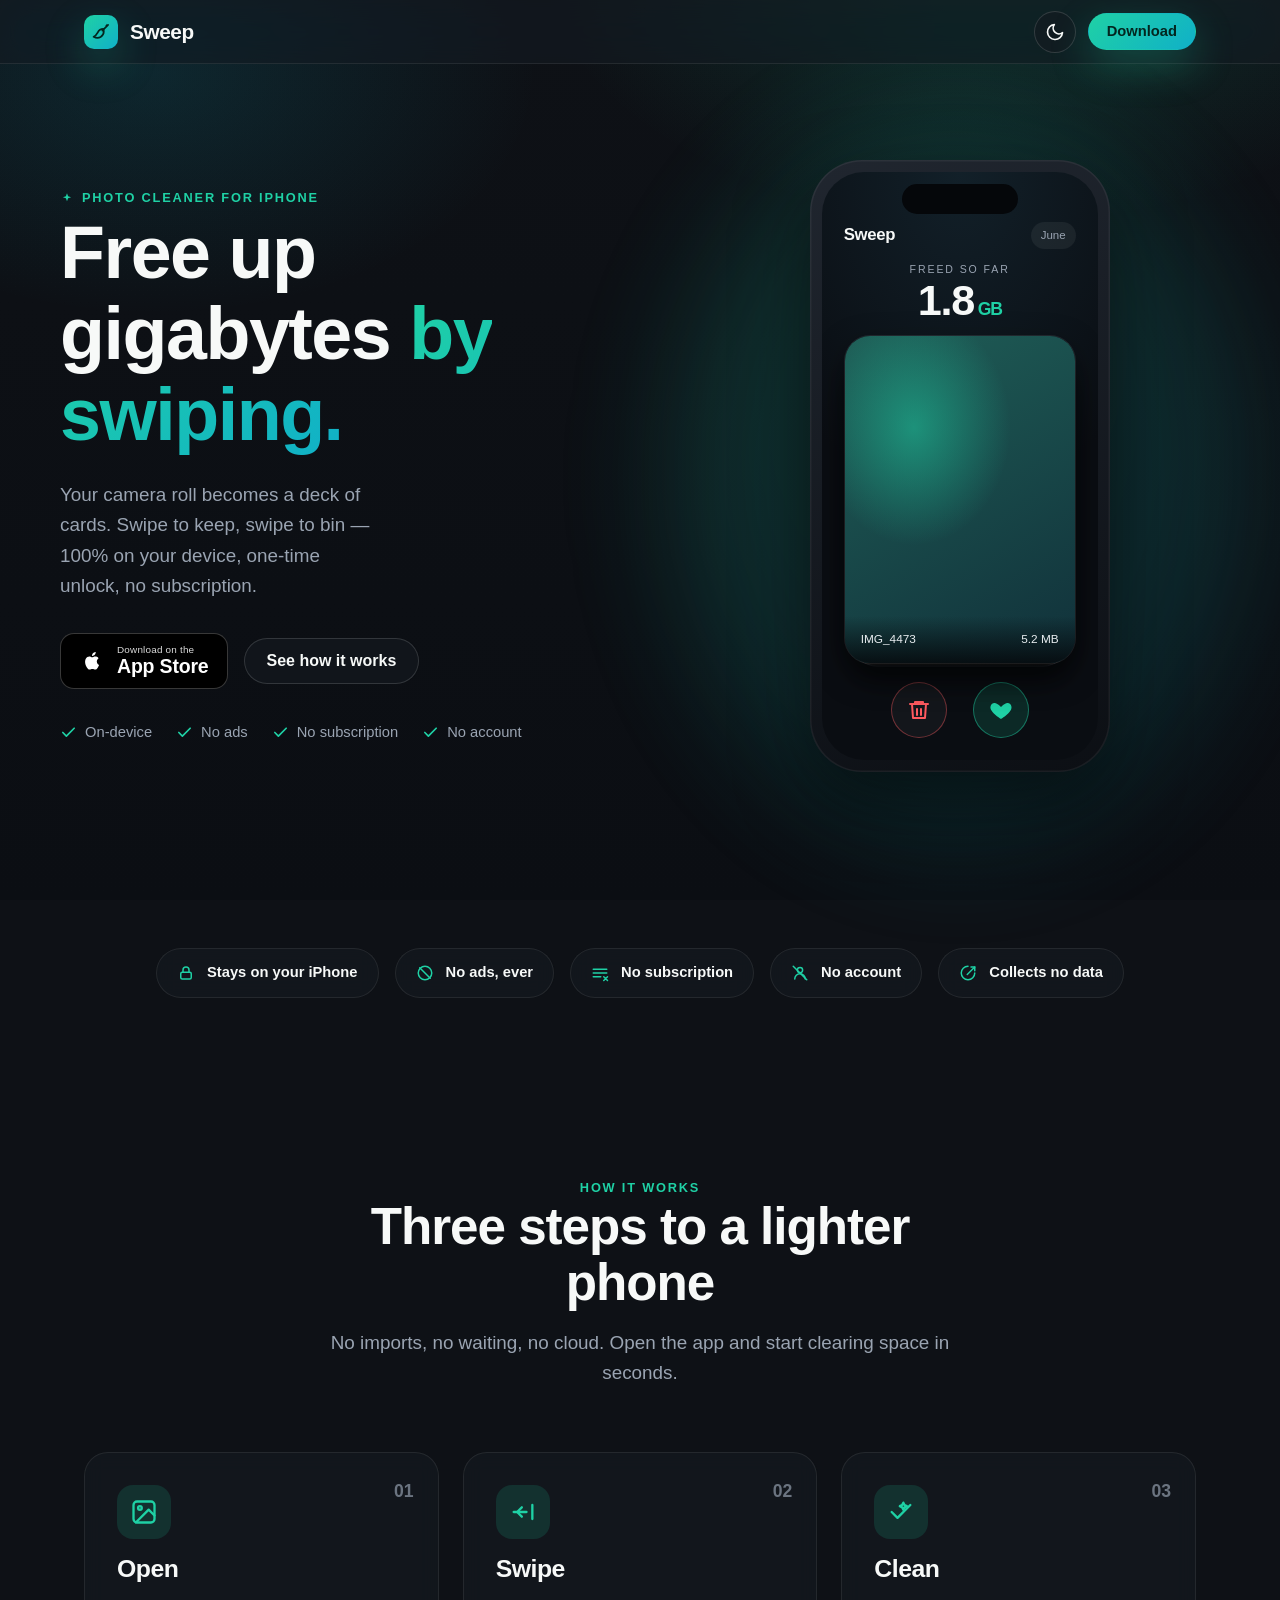
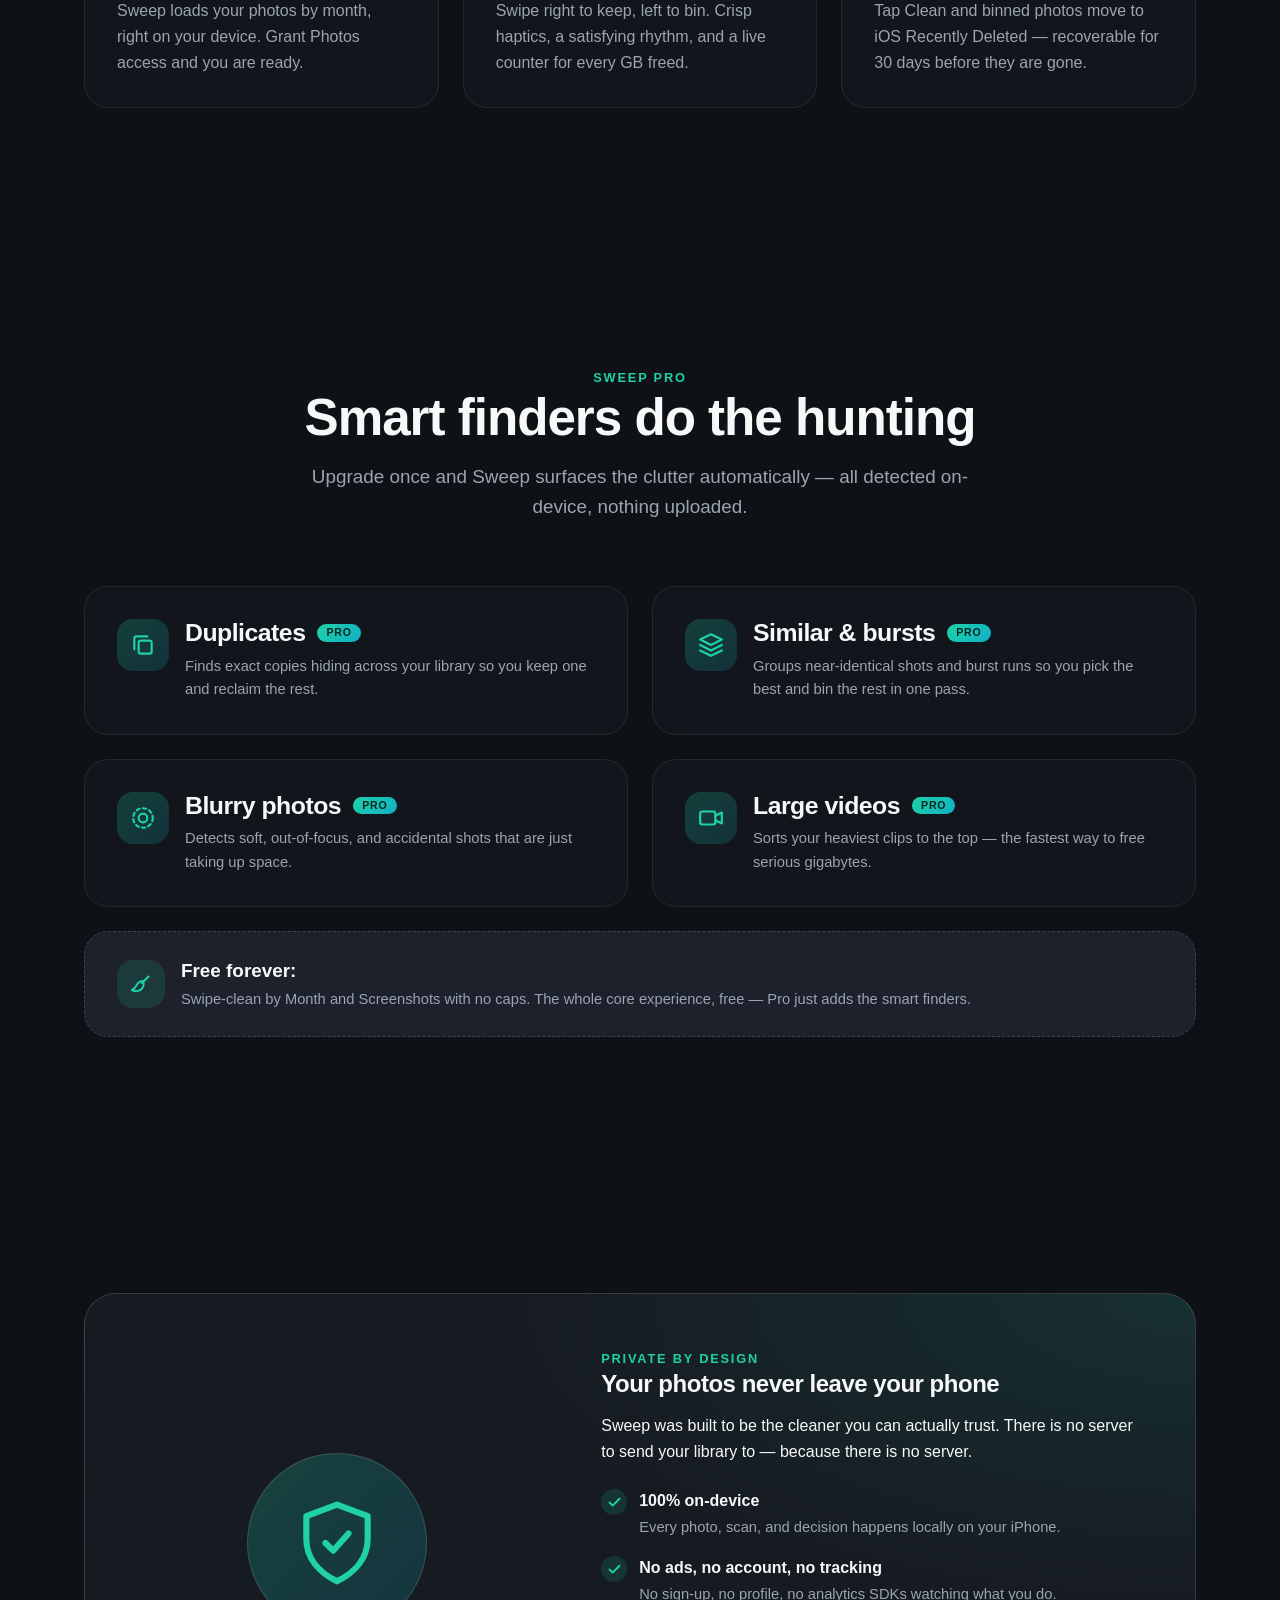
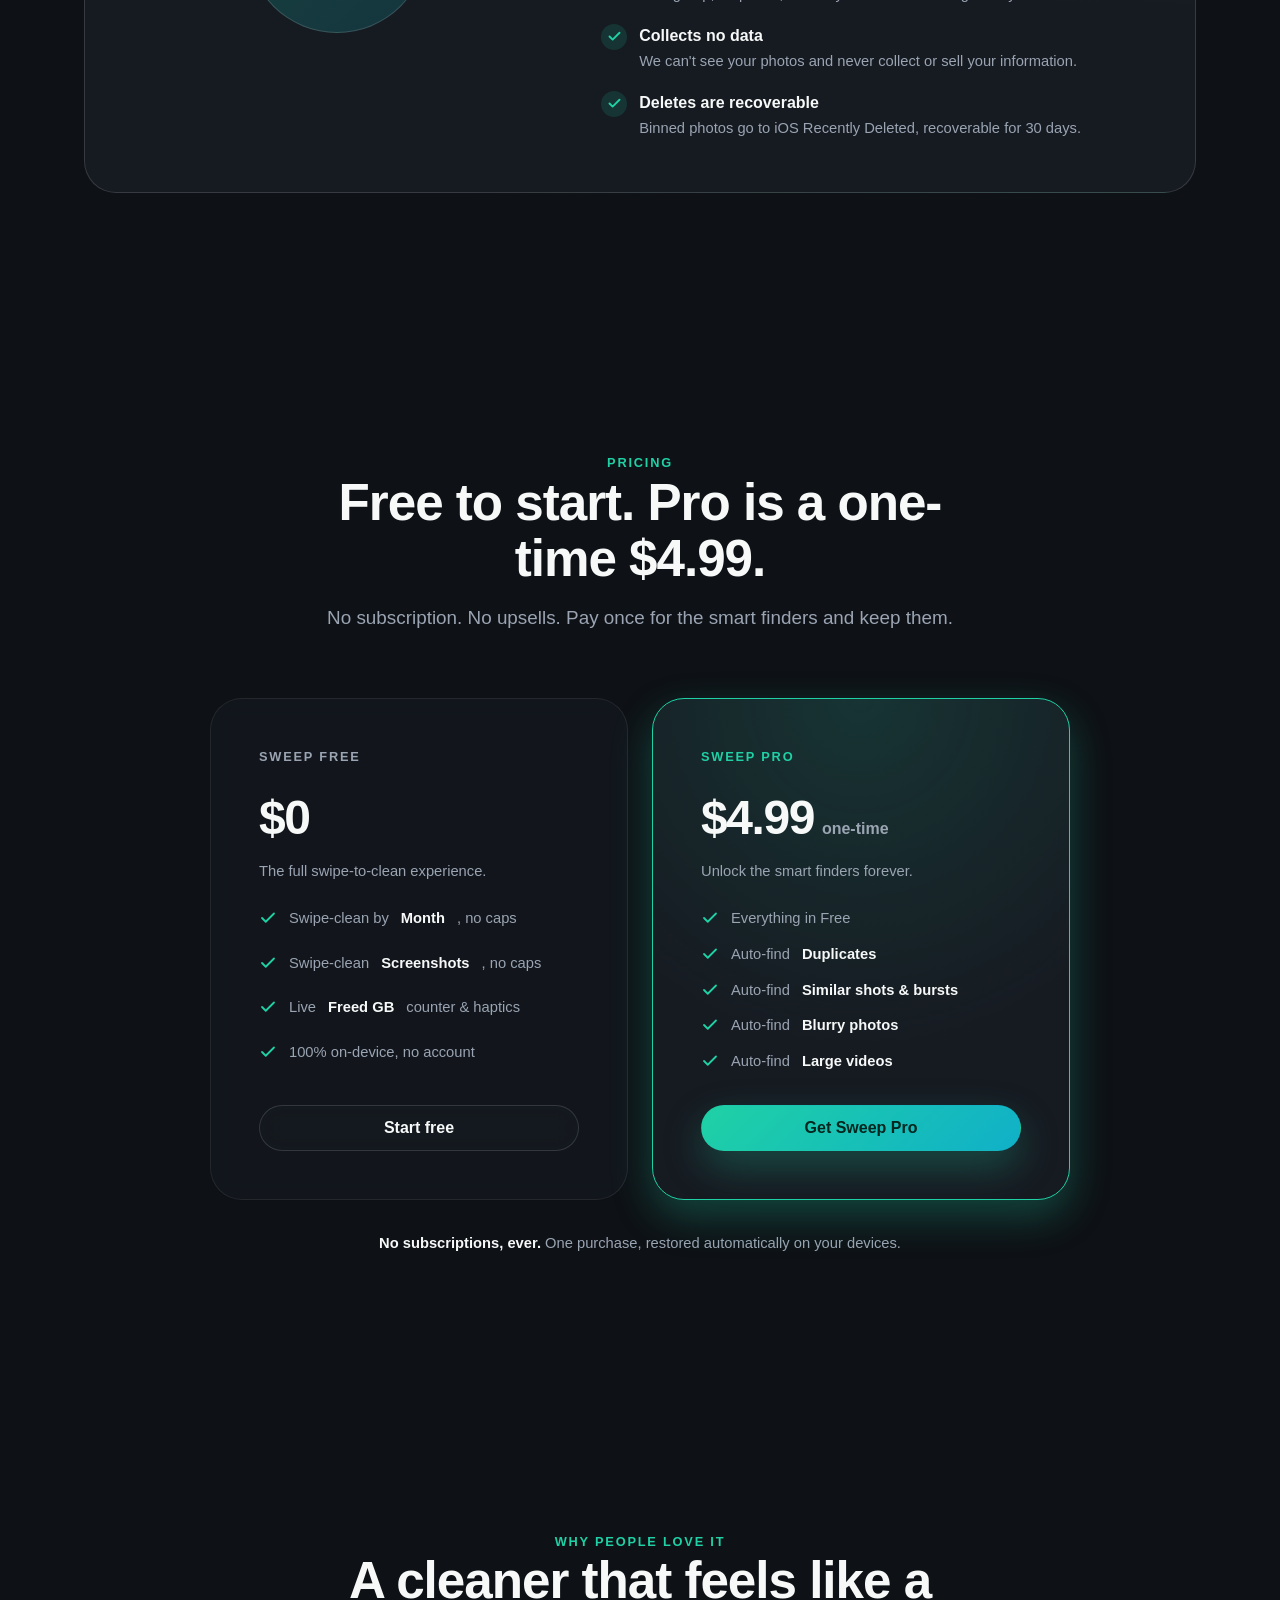
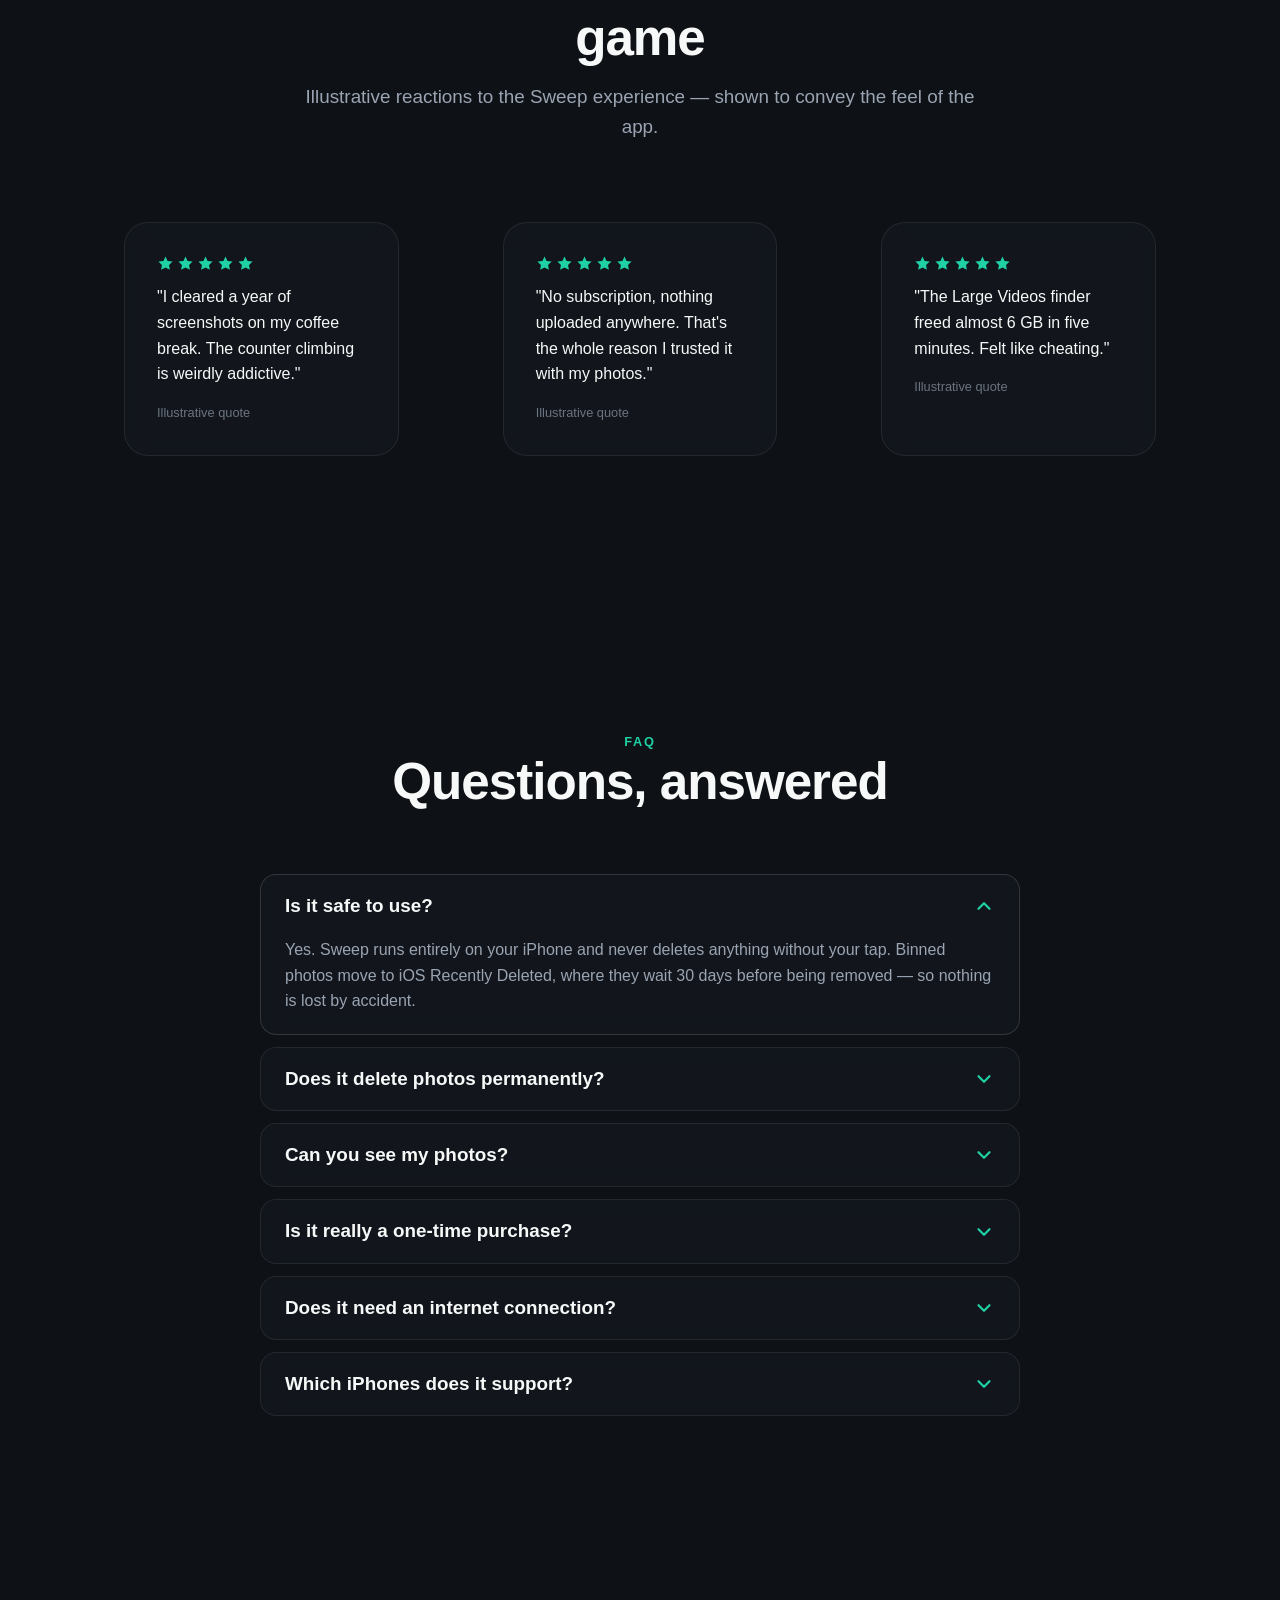
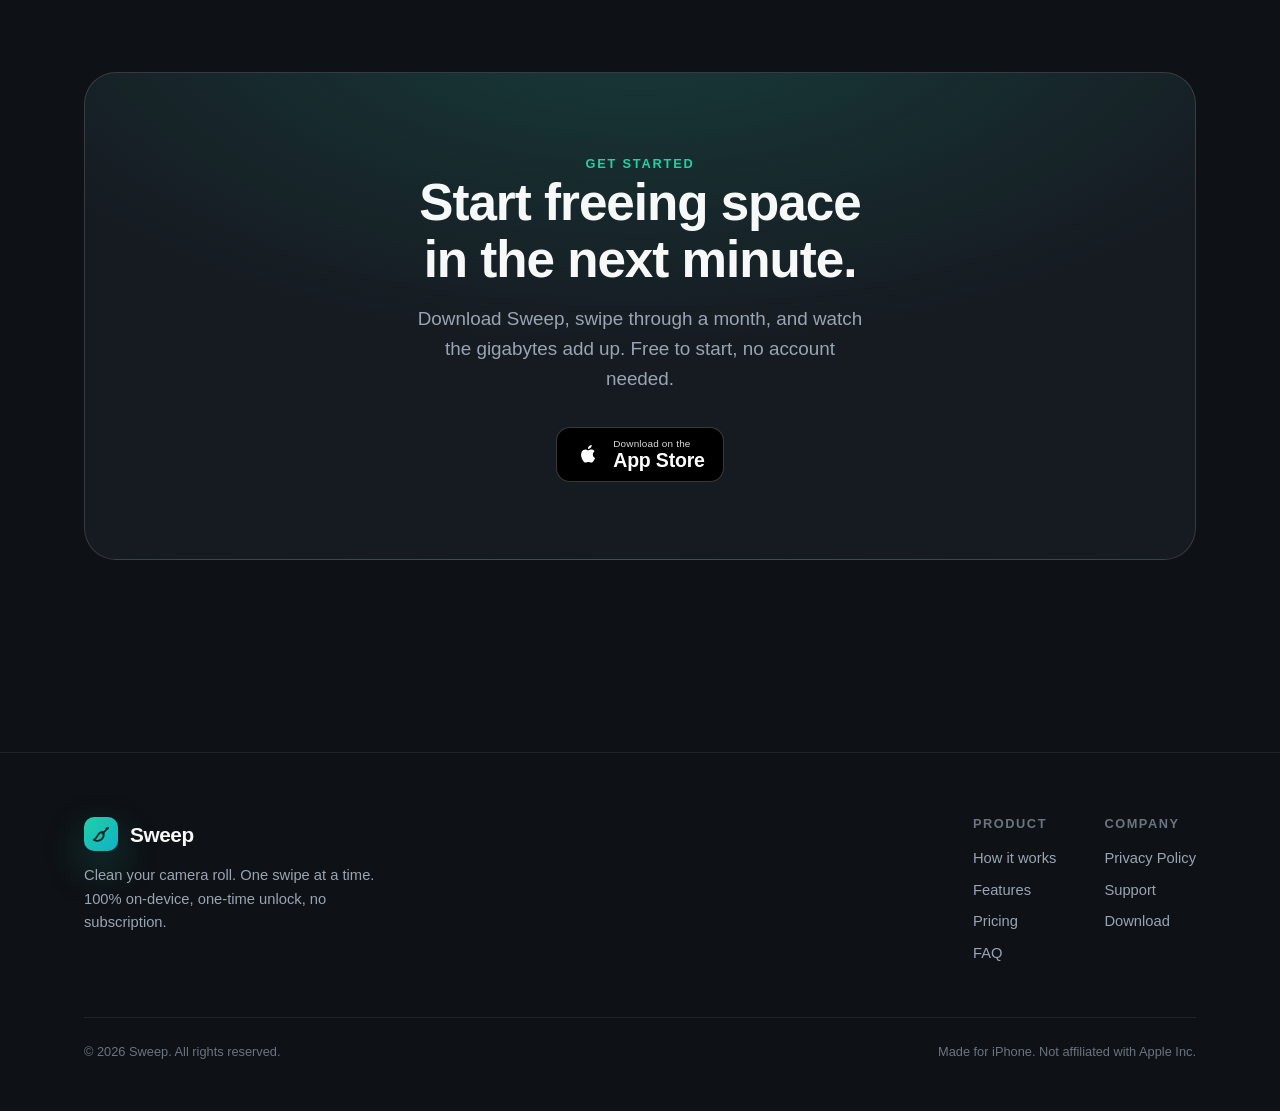
==== index.html @ ccac6b0d "Sweep landing site" ====
<!DOCTYPE html>
<html lang="en" data-theme="dark">
<head>
  <meta charset="UTF-8" />
  <meta name="viewport" content="width=device-width, initial-scale=1.0" />
  <title>Sweep — Clean your camera roll. One swipe at a time.</title>
  <meta name="description" content="Sweep frees up gigabytes on your iPhone by swiping photos away like a game. 100% on-device, no ads, no subscription, no account, no data collected. One-time unlock." />
  <meta name="theme-color" content="#0E1116" />

  <!-- Open Graph -->
  <meta property="og:title" content="Sweep — Clean your camera roll. One swipe at a time." />
  <meta property="og:description" content="Free up gigabytes by swiping. On-device, no ads, no subscription. One-time unlock." />
  <meta property="og:type" content="website" />

  <link rel="stylesheet" href="styles.css" />
</head>
<body class="anim">
  <a class="skip-link" href="#main">Skip to content</a>

  <!-- ===================== HEADER ===================== -->
  <header class="site-header">
    <div class="container">
      <a class="brand" href="#top" aria-label="Sweep home">
        <span class="logo-mark" aria-hidden="true">
          <!-- broom + sparkle mark -->
          <svg viewBox="0 0 24 24" fill="none" stroke="#03261f" stroke-width="2" stroke-linecap="round" stroke-linejoin="round">
            <path d="M19.5 4.5 13 11" />
            <path d="M14 9c-3 0-5 1.5-6.4 4.2C6.3 15.6 5 17 3 18c2.6 1.4 5.6 1.6 8 .2 2.4-1.4 3.6-3.6 3.6-6.2 0-1.1-.2-2-.6-3Z" />
            <path d="M18 3l.6 1.6L20 5l-1.4.7L18 7l-.6-1.3L16 5l1.4-.4L18 3Z" fill="#03261f" stroke="none" />
          </svg>
        </span>
        <span>Sweep</span>
      </a>

      <div class="header-actions">
        <button class="theme-toggle" id="themeToggle" type="button" aria-label="Toggle light and dark theme">
          <svg class="icon-moon" viewBox="0 0 24 24" fill="none" stroke="currentColor" stroke-width="2" stroke-linecap="round" stroke-linejoin="round" aria-hidden="true"><path d="M21 12.8A9 9 0 1 1 11.2 3a7 7 0 0 0 9.8 9.8Z"/></svg>
          <svg class="icon-sun" viewBox="0 0 24 24" fill="none" stroke="currentColor" stroke-width="2" stroke-linecap="round" stroke-linejoin="round" aria-hidden="true"><circle cx="12" cy="12" r="4"/><path d="M12 2v2M12 20v2M4.9 4.9l1.4 1.4M17.7 17.7l1.4 1.4M2 12h2M20 12h2M4.9 19.1l1.4-1.4M17.7 6.3l1.4-1.4"/></svg>
        </button>
        <a class="btn btn-primary btn-sm" href="#download">Download</a>
      </div>
    </div>
  </header>

  <main id="main">
    <span id="top"></span>

    <!-- ===================== HERO ===================== -->
    <section class="hero container" aria-labelledby="hero-title">
      <div class="hero-grid">
        <div class="hero-copy">
          <span class="eyebrow">
            <svg width="14" height="14" viewBox="0 0 24 24" fill="currentColor" aria-hidden="true"><path d="M12 2l1.9 5.1L19 9l-5.1 1.9L12 16l-1.9-5.1L5 9l5.1-1.9L12 2Z"/></svg>
            Photo cleaner for iPhone
          </span>
          <h1 id="hero-title">Free up gigabytes <span class="gradient-text">by swiping.</span></h1>
          <p class="sub">Your camera roll becomes a deck of cards. Swipe to keep, swipe to bin — 100% on your device, one-time unlock, no subscription.</p>

          <div class="hero-cta">
            <!-- TODO: replace href="#" with your real App Store listing URL -->
            <a class="appstore-badge" href="#" aria-label="Download Sweep on the App Store">
              <svg width="26" height="26" viewBox="0 0 24 24" fill="currentColor" aria-hidden="true"><path d="M16.4 12.6c0-2 1.6-3 1.7-3.1-.9-1.4-2.4-1.5-2.9-1.6-1.2-.1-2.4.7-3 .7s-1.6-.7-2.6-.7c-1.3 0-2.6.8-3.3 2-1.4 2.4-.4 6 1 8 .7 1 1.4 2 2.5 2 1 0 1.4-.6 2.6-.6s1.5.6 2.6.6c1.1 0 1.8-1 2.4-2 .8-1.1 1.1-2.2 1.1-2.3 0-.1-2.1-.8-2.1-3.2ZM14.5 6.3c.6-.7 1-1.7.9-2.7-.8 0-1.9.6-2.5 1.3-.5.6-1 1.6-.9 2.5.9.1 1.9-.4 2.5-1.1Z"/></svg>
              <span class="badge-copy">
                <span class="badge-small">Download on the</span>
                <span class="badge-big">App Store</span>
              </span>
            </a>
            <a class="btn btn-ghost" href="#how">See how it works</a>
          </div>

          <div class="hero-trust" aria-label="Key promises">
            <span><svg viewBox="0 0 24 24" fill="none" stroke="currentColor" stroke-width="2.4" stroke-linecap="round" stroke-linejoin="round" aria-hidden="true"><path d="M20 6 9 17l-5-5"/></svg> On-device</span>
            <span><svg viewBox="0 0 24 24" fill="none" stroke="currentColor" stroke-width="2.4" stroke-linecap="round" stroke-linejoin="round" aria-hidden="true"><path d="M20 6 9 17l-5-5"/></svg> No ads</span>
            <span><svg viewBox="0 0 24 24" fill="none" stroke="currentColor" stroke-width="2.4" stroke-linecap="round" stroke-linejoin="round" aria-hidden="true"><path d="M20 6 9 17l-5-5"/></svg> No subscription</span>
            <span><svg viewBox="0 0 24 24" fill="none" stroke="currentColor" stroke-width="2.4" stroke-linecap="round" stroke-linejoin="round" aria-hidden="true"><path d="M20 6 9 17l-5-5"/></svg> No account</span>
          </div>
        </div>

        <!-- Phone mockup -->
        <div class="phone-wrap">
          <div class="phone" role="img" aria-label="Sweep app showing a deck of photo cards with a Freed counter at 1.8 gigabytes. Swipe right to keep, left to bin.">
            <div class="phone-screen">
              <div class="phone-notch" aria-hidden="true"></div>
              <div class="screen-top">
                <span class="s-title">Sweep</span>
                <span class="s-month">June</span>
              </div>

              <div class="freed">
                <div class="freed-label">Freed so far</div>
                <div class="freed-num"><span id="freedNum" data-target="1.8">0.0</span><span class="unit">GB</span></div>
              </div>

              <div class="deck" aria-hidden="true">
                <!-- back cards -->
                <div class="deck-card c3">
                  <div class="photo" style="background:linear-gradient(150deg,#3a4a52,#1b242b);"></div>
                  <div class="meta"><span>IMG_4471</span><span>4.1 MB</span></div>
                </div>
                <div class="deck-card c2">
                  <div class="photo" style="background:linear-gradient(150deg,#5a4632,#241a12);"></div>
                  <div class="meta"><span>IMG_4472</span><span>3.7 MB</span></div>
                </div>
                <!-- top card -->
                <div class="deck-card c1">
                  <div class="photo" style="background:
                      radial-gradient(70% 60% at 30% 28%, rgba(31,209,165,.5), transparent 60%),
                      linear-gradient(150deg,#1f5e57,#11313a);"></div>
                  <span class="swipe-badge keep">Keep</span>
                  <div class="meta"><span>IMG_4473</span><span>5.2 MB</span></div>
                </div>
              </div>

              <div class="screen-actions" aria-hidden="true">
                <div class="act bin">
                  <svg viewBox="0 0 24 24" fill="none" stroke="currentColor" stroke-width="2" stroke-linecap="round" stroke-linejoin="round"><path d="M3 6h18M8 6V4h8v2M19 6l-1 14H6L5 6M10 11v6M14 11v6"/></svg>
                </div>
                <div class="act keep">
                  <svg viewBox="0 0 24 24" fill="currentColor"><path d="M12 21s-7.5-4.6-10-9.3C.6 8.9 2 5.5 5.2 5.1 7 4.9 8.6 5.9 12 9c3.4-3.1 5-4.1 6.8-3.9C22 5.5 23.4 8.9 22 11.7 19.5 16.4 12 21 12 21Z"/></svg>
                </div>
              </div>
            </div>
          </div>
        </div>
      </div>
    </section>

    <!-- ===================== HONEST WEDGE ===================== -->
    <section class="wedge container" aria-label="What Sweep does not do">
      <div class="wedge-row">
        <span class="wedge-pill"><svg viewBox="0 0 24 24" fill="none" stroke="currentColor" stroke-width="2" stroke-linecap="round" stroke-linejoin="round" aria-hidden="true"><rect x="5" y="11" width="14" height="9" rx="2"/><path d="M8 11V8a4 4 0 0 1 8 0v3"/></svg> Stays on your iPhone</span>
        <span class="wedge-pill"><svg viewBox="0 0 24 24" fill="none" stroke="currentColor" stroke-width="2" stroke-linecap="round" stroke-linejoin="round" aria-hidden="true"><circle cx="12" cy="12" r="9"/><path d="m5 5 14 14"/></svg> No ads, ever</span>
        <span class="wedge-pill"><svg viewBox="0 0 24 24" fill="none" stroke="currentColor" stroke-width="2" stroke-linecap="round" stroke-linejoin="round" aria-hidden="true"><path d="M3 7h18M3 12h18M3 17h10"/><path d="m17 17 5 5M22 17l-5 5"/></svg> No subscription</span>
        <span class="wedge-pill"><svg viewBox="0 0 24 24" fill="none" stroke="currentColor" stroke-width="2" stroke-linecap="round" stroke-linejoin="round" aria-hidden="true"><path d="M12 3v18M3 12h18" opacity="0"/><circle cx="12" cy="8" r="3.5"/><path d="M5 20a7 7 0 0 1 14 0"/><path d="m3 3 18 18" /></svg> No account</span>
        <span class="wedge-pill"><svg viewBox="0 0 24 24" fill="none" stroke="currentColor" stroke-width="2" stroke-linecap="round" stroke-linejoin="round" aria-hidden="true"><path d="M21 12a9 9 0 1 1-9-9"/><path d="M16 4h5v5"/><path d="M21 4 11 14"/></svg> Collects no data</span>
      </div>
    </section>

    <!-- ===================== HOW IT WORKS ===================== -->
    <section class="section" id="how" aria-labelledby="how-title">
      <div class="container">
        <div class="section-head">
          <span class="eyebrow">How it works</span>
          <h2 id="how-title">Three steps to a lighter phone</h2>
          <p>No imports, no waiting, no cloud. Open the app and start clearing space in seconds.</p>
        </div>

        <div class="steps">
          <article class="step">
            <div class="step-icon" aria-hidden="true">
              <svg viewBox="0 0 24 24" fill="none" stroke="currentColor" stroke-width="2" stroke-linecap="round" stroke-linejoin="round"><rect x="3" y="3" width="18" height="18" rx="3"/><circle cx="8.5" cy="8.5" r="1.6"/><path d="m21 15-5-5L5 21"/></svg>
            </div>
            <h3>Open</h3>
            <p>Sweep loads your photos by month, right on your device. Grant Photos access and you are ready.</p>
          </article>

          <article class="step">
            <div class="step-icon" aria-hidden="true">
              <svg viewBox="0 0 24 24" fill="none" stroke="currentColor" stroke-width="2" stroke-linecap="round" stroke-linejoin="round"><path d="M4 12h11"/><path d="m11 8-4 4 4 4"/><path d="M20 6v12"/></svg>
            </div>
            <h3>Swipe</h3>
            <p>Swipe right to keep, left to bin. Crisp haptics, a satisfying rhythm, and a live counter for every GB freed.</p>
          </article>

          <article class="step">
            <div class="step-icon" aria-hidden="true">
              <svg viewBox="0 0 24 24" fill="none" stroke="currentColor" stroke-width="2" stroke-linecap="round" stroke-linejoin="round"><path d="M20 6 9 17l-5-5"/><path d="M14 4l1 2 2 1-2 1-1 2-1-2-2-1 2-1 1-2Z"/></svg>
            </div>
            <h3>Clean</h3>
            <p>Tap Clean and binned photos move to iOS Recently Deleted — recoverable for 30 days before they are gone.</p>
          </article>
        </div>
      </div>
    </section>

    <!-- ===================== FEATURES ===================== -->
    <section class="section" id="features" aria-labelledby="feat-title">
      <div class="container">
        <div class="section-head">
          <span class="eyebrow">Sweep Pro</span>
          <h2 id="feat-title">Smart finders do the hunting</h2>
          <p>Upgrade once and Sweep surfaces the clutter automatically — all detected on-device, nothing uploaded.</p>
        </div>

        <div class="features-grid">
          <article class="feature">
            <div class="f-icon" aria-hidden="true">
              <svg viewBox="0 0 24 24" fill="none" stroke="currentColor" stroke-width="2" stroke-linecap="round" stroke-linejoin="round"><rect x="8" y="8" width="12" height="12" rx="2"/><path d="M4 16V6a2 2 0 0 1 2-2h10"/></svg>
            </div>
            <div>
              <h3>Duplicates <span class="tag-pro">Pro</span></h3>
              <p>Finds exact copies hiding across your library so you keep one and reclaim the rest.</p>
            </div>
          </article>

          <article class="feature">
            <div class="f-icon" aria-hidden="true">
              <svg viewBox="0 0 24 24" fill="none" stroke="currentColor" stroke-width="2" stroke-linecap="round" stroke-linejoin="round"><path d="M12 2 2 7l10 5 10-5-10-5Z"/><path d="m2 12 10 5 10-5"/><path d="m2 17 10 5 10-5"/></svg>
            </div>
            <div>
              <h3>Similar &amp; bursts <span class="tag-pro">Pro</span></h3>
              <p>Groups near-identical shots and burst runs so you pick the best and bin the rest in one pass.</p>
            </div>
          </article>

          <article class="feature">
            <div class="f-icon" aria-hidden="true">
              <svg viewBox="0 0 24 24" fill="none" stroke="currentColor" stroke-width="2" stroke-linecap="round" stroke-linejoin="round"><circle cx="12" cy="12" r="9" stroke-dasharray="3 3"/><circle cx="12" cy="12" r="4"/></svg>
            </div>
            <div>
              <h3>Blurry photos <span class="tag-pro">Pro</span></h3>
              <p>Detects soft, out-of-focus, and accidental shots that are just taking up space.</p>
            </div>
          </article>

          <article class="feature">
            <div class="f-icon" aria-hidden="true">
              <svg viewBox="0 0 24 24" fill="none" stroke="currentColor" stroke-width="2" stroke-linecap="round" stroke-linejoin="round"><rect x="2" y="6" width="14" height="12" rx="2"/><path d="m16 10 6-3v10l-6-3"/></svg>
            </div>
            <div>
              <h3>Large videos <span class="tag-pro">Pro</span></h3>
              <p>Sorts your heaviest clips to the top — the fastest way to free serious gigabytes.</p>
            </div>
          </article>
        </div>

        <div class="free-row">
          <div class="f-icon" aria-hidden="true">
            <svg viewBox="0 0 24 24" fill="none" stroke="currentColor" stroke-width="2" stroke-linecap="round" stroke-linejoin="round"><path d="M19.5 4.5 13 11"/><path d="M14 9c-3 0-5 1.5-6.4 4.2C6.3 15.6 5 17 3 18c2.6 1.4 5.6 1.6 8 .2 2.4-1.4 3.6-3.6 3.6-6.2 0-1.1-.2-2-.6-3Z"/></svg>
          </div>
          <div>
            <strong>Free forever:</strong>
            <p>Swipe-clean by Month and Screenshots with no caps. The whole core experience, free — Pro just adds the smart finders.</p>
          </div>
        </div>
      </div>
    </section>

    <!-- ===================== PRIVACY ===================== -->
    <section class="section privacy-band" id="privacy" aria-labelledby="privacy-title">
      <div class="container">
        <div class="privacy-card">
          <div class="privacy-shield" aria-hidden="true">
            <div class="shield-ring">
              <svg viewBox="0 0 24 24" fill="none" stroke="currentColor" stroke-width="1.6" stroke-linecap="round" stroke-linejoin="round"><path d="M12 2 4 5v6c0 5 3.4 8.7 8 11 4.6-2.3 8-6 8-11V5l-8-3Z"/><path d="m9 12 2 2 4-4.5"/></svg>
            </div>
          </div>
          <div>
            <span class="eyebrow">Private by design</span>
            <h2 id="privacy-title">Your photos never leave your phone</h2>
            <p>Sweep was built to be the cleaner you can actually trust. There is no server to send your library to — because there is no server.</p>
            <ul class="privacy-list">
              <li>
                <span class="check" aria-hidden="true"><svg viewBox="0 0 24 24" fill="none" stroke="currentColor" stroke-width="3" stroke-linecap="round" stroke-linejoin="round"><path d="M20 6 9 17l-5-5"/></svg></span>
                <div><strong>100% on-device</strong><span>Every photo, scan, and decision happens locally on your iPhone.</span></div>
              </li>
              <li>
                <span class="check" aria-hidden="true"><svg viewBox="0 0 24 24" fill="none" stroke="currentColor" stroke-width="3" stroke-linecap="round" stroke-linejoin="round"><path d="M20 6 9 17l-5-5"/></svg></span>
                <div><strong>No ads, no account, no tracking</strong><span>No sign-up, no profile, no analytics SDKs watching what you do.</span></div>
              </li>
              <li>
                <span class="check" aria-hidden="true"><svg viewBox="0 0 24 24" fill="none" stroke="currentColor" stroke-width="3" stroke-linecap="round" stroke-linejoin="round"><path d="M20 6 9 17l-5-5"/></svg></span>
                <div><strong>Collects no data</strong><span>We can't see your photos and never collect or sell your information.</span></div>
              </li>
              <li>
                <span class="check" aria-hidden="true"><svg viewBox="0 0 24 24" fill="none" stroke="currentColor" stroke-width="3" stroke-linecap="round" stroke-linejoin="round"><path d="M20 6 9 17l-5-5"/></svg></span>
                <div><strong>Deletes are recoverable</strong><span>Binned photos go to iOS Recently Deleted, recoverable for 30 days.</span></div>
              </li>
            </ul>
          </div>
        </div>
      </div>
    </section>

    <!-- ===================== PRICING ===================== -->
    <section class="section" id="pricing" aria-labelledby="pricing-title">
      <div class="container">
        <div class="section-head">
          <span class="eyebrow">Pricing</span>
          <h2 id="pricing-title">Free to start. Pro is a one-time $4.99.</h2>
          <p>No subscription. No upsells. Pay once for the smart finders and keep them.</p>
        </div>

        <div class="pricing-wrap">
          <article class="price-card">
            <span class="plan-name">Sweep Free</span>
            <div class="price"><span class="amount">$0</span></div>
            <p class="price-note">The full swipe-to-clean experience.</p>
            <ul class="plan-list">
              <li><svg viewBox="0 0 24 24" fill="none" stroke="currentColor" stroke-width="2.4" stroke-linecap="round" stroke-linejoin="round" aria-hidden="true"><path d="M20 6 9 17l-5-5"/></svg> Swipe-clean by <strong>Month</strong>, no caps</li>
              <li><svg viewBox="0 0 24 24" fill="none" stroke="currentColor" stroke-width="2.4" stroke-linecap="round" stroke-linejoin="round" aria-hidden="true"><path d="M20 6 9 17l-5-5"/></svg> Swipe-clean <strong>Screenshots</strong>, no caps</li>
              <li><svg viewBox="0 0 24 24" fill="none" stroke="currentColor" stroke-width="2.4" stroke-linecap="round" stroke-linejoin="round" aria-hidden="true"><path d="M20 6 9 17l-5-5"/></svg> Live <strong>Freed GB</strong> counter &amp; haptics</li>
              <li><svg viewBox="0 0 24 24" fill="none" stroke="currentColor" stroke-width="2.4" stroke-linecap="round" stroke-linejoin="round" aria-hidden="true"><path d="M20 6 9 17l-5-5"/></svg> 100% on-device, no account</li>
            </ul>
            <a class="btn btn-ghost" href="#download">Start free</a>
          </article>

          <article class="price-card featured">
            <span class="plan-name">Sweep Pro</span>
            <div class="price"><span class="amount">$4.99</span><span class="per">one-time</span></div>
            <p class="price-note">Unlock the smart finders forever.</p>
            <ul class="plan-list">
              <li><svg viewBox="0 0 24 24" fill="none" stroke="currentColor" stroke-width="2.4" stroke-linecap="round" stroke-linejoin="round" aria-hidden="true"><path d="M20 6 9 17l-5-5"/></svg> Everything in Free</li>
              <li><svg viewBox="0 0 24 24" fill="none" stroke="currentColor" stroke-width="2.4" stroke-linecap="round" stroke-linejoin="round" aria-hidden="true"><path d="M20 6 9 17l-5-5"/></svg> Auto-find <strong>Duplicates</strong></li>
              <li><svg viewBox="0 0 24 24" fill="none" stroke="currentColor" stroke-width="2.4" stroke-linecap="round" stroke-linejoin="round" aria-hidden="true"><path d="M20 6 9 17l-5-5"/></svg> Auto-find <strong>Similar shots &amp; bursts</strong></li>
              <li><svg viewBox="0 0 24 24" fill="none" stroke="currentColor" stroke-width="2.4" stroke-linecap="round" stroke-linejoin="round" aria-hidden="true"><path d="M20 6 9 17l-5-5"/></svg> Auto-find <strong>Blurry photos</strong></li>
              <li><svg viewBox="0 0 24 24" fill="none" stroke="currentColor" stroke-width="2.4" stroke-linecap="round" stroke-linejoin="round" aria-hidden="true"><path d="M20 6 9 17l-5-5"/></svg> Auto-find <strong>Large videos</strong></li>
            </ul>
            <a class="btn btn-primary" href="#download">Get Sweep Pro</a>
          </article>
        </div>

        <p class="no-sub-banner"><strong>No subscriptions, ever.</strong> One purchase, restored automatically on your devices.</p>
      </div>
    </section>

    <!-- ===================== SOCIAL PROOF (illustrative) ===================== -->
    <section class="section" aria-labelledby="proof-title">
      <div class="container">
        <div class="section-head">
          <span class="eyebrow">Why people love it</span>
          <h2 id="proof-title">A cleaner that feels like a game</h2>
          <p>Illustrative reactions to the Sweep experience — shown to convey the feel of the app.</p>
        </div>
        <div class="quotes">
          <figure class="quote">
            <div class="stars" aria-label="Five stars">
              <svg viewBox="0 0 24 24" fill="currentColor" aria-hidden="true"><path d="M12 2l2.9 6.3L22 9.3l-5 4.7 1.2 6.9L12 17.8 5.8 20.9 7 14 2 9.3l7.1-1L12 2Z"/></svg>
              <svg viewBox="0 0 24 24" fill="currentColor" aria-hidden="true"><path d="M12 2l2.9 6.3L22 9.3l-5 4.7 1.2 6.9L12 17.8 5.8 20.9 7 14 2 9.3l7.1-1L12 2Z"/></svg>
              <svg viewBox="0 0 24 24" fill="currentColor" aria-hidden="true"><path d="M12 2l2.9 6.3L22 9.3l-5 4.7 1.2 6.9L12 17.8 5.8 20.9 7 14 2 9.3l7.1-1L12 2Z"/></svg>
              <svg viewBox="0 0 24 24" fill="currentColor" aria-hidden="true"><path d="M12 2l2.9 6.3L22 9.3l-5 4.7 1.2 6.9L12 17.8 5.8 20.9 7 14 2 9.3l7.1-1L12 2Z"/></svg>
              <svg viewBox="0 0 24 24" fill="currentColor" aria-hidden="true"><path d="M12 2l2.9 6.3L22 9.3l-5 4.7 1.2 6.9L12 17.8 5.8 20.9 7 14 2 9.3l7.1-1L12 2Z"/></svg>
            </div>
            <p>"I cleared a year of screenshots on my coffee break. The counter climbing is weirdly addictive."</p>
            <figcaption class="who">Illustrative quote</figcaption>
          </figure>
          <figure class="quote">
            <div class="stars" aria-label="Five stars">
              <svg viewBox="0 0 24 24" fill="currentColor" aria-hidden="true"><path d="M12 2l2.9 6.3L22 9.3l-5 4.7 1.2 6.9L12 17.8 5.8 20.9 7 14 2 9.3l7.1-1L12 2Z"/></svg>
              <svg viewBox="0 0 24 24" fill="currentColor" aria-hidden="true"><path d="M12 2l2.9 6.3L22 9.3l-5 4.7 1.2 6.9L12 17.8 5.8 20.9 7 14 2 9.3l7.1-1L12 2Z"/></svg>
              <svg viewBox="0 0 24 24" fill="currentColor" aria-hidden="true"><path d="M12 2l2.9 6.3L22 9.3l-5 4.7 1.2 6.9L12 17.8 5.8 20.9 7 14 2 9.3l7.1-1L12 2Z"/></svg>
              <svg viewBox="0 0 24 24" fill="currentColor" aria-hidden="true"><path d="M12 2l2.9 6.3L22 9.3l-5 4.7 1.2 6.9L12 17.8 5.8 20.9 7 14 2 9.3l7.1-1L12 2Z"/></svg>
              <svg viewBox="0 0 24 24" fill="currentColor" aria-hidden="true"><path d="M12 2l2.9 6.3L22 9.3l-5 4.7 1.2 6.9L12 17.8 5.8 20.9 7 14 2 9.3l7.1-1L12 2Z"/></svg>
            </div>
            <p>"No subscription, nothing uploaded anywhere. That's the whole reason I trusted it with my photos."</p>
            <figcaption class="who">Illustrative quote</figcaption>
          </figure>
          <figure class="quote">
            <div class="stars" aria-label="Five stars">
              <svg viewBox="0 0 24 24" fill="currentColor" aria-hidden="true"><path d="M12 2l2.9 6.3L22 9.3l-5 4.7 1.2 6.9L12 17.8 5.8 20.9 7 14 2 9.3l7.1-1L12 2Z"/></svg>
              <svg viewBox="0 0 24 24" fill="currentColor" aria-hidden="true"><path d="M12 2l2.9 6.3L22 9.3l-5 4.7 1.2 6.9L12 17.8 5.8 20.9 7 14 2 9.3l7.1-1L12 2Z"/></svg>
              <svg viewBox="0 0 24 24" fill="currentColor" aria-hidden="true"><path d="M12 2l2.9 6.3L22 9.3l-5 4.7 1.2 6.9L12 17.8 5.8 20.9 7 14 2 9.3l7.1-1L12 2Z"/></svg>
              <svg viewBox="0 0 24 24" fill="currentColor" aria-hidden="true"><path d="M12 2l2.9 6.3L22 9.3l-5 4.7 1.2 6.9L12 17.8 5.8 20.9 7 14 2 9.3l7.1-1L12 2Z"/></svg>
              <svg viewBox="0 0 24 24" fill="currentColor" aria-hidden="true"><path d="M12 2l2.9 6.3L22 9.3l-5 4.7 1.2 6.9L12 17.8 5.8 20.9 7 14 2 9.3l7.1-1L12 2Z"/></svg>
            </div>
            <p>"The Large Videos finder freed almost 6 GB in five minutes. Felt like cheating."</p>
            <figcaption class="who">Illustrative quote</figcaption>
          </figure>
        </div>
      </div>
    </section>

    <!-- ===================== FAQ ===================== -->
    <section class="section" id="faq" aria-labelledby="faq-title">
      <div class="container">
        <div class="section-head">
          <span class="eyebrow">FAQ</span>
          <h2 id="faq-title">Questions, answered</h2>
        </div>

        <div class="faq">
          <details open>
            <summary>Is it safe to use?
              <svg class="chev" viewBox="0 0 24 24" fill="none" stroke="currentColor" stroke-width="2.4" stroke-linecap="round" stroke-linejoin="round" aria-hidden="true"><path d="m6 9 6 6 6-6"/></svg>
            </summary>
            <p>Yes. Sweep runs entirely on your iPhone and never deletes anything without your tap. Binned photos move to iOS Recently Deleted, where they wait 30 days before being removed — so nothing is lost by accident.</p>
          </details>

          <details>
            <summary>Does it delete photos permanently?
              <svg class="chev" viewBox="0 0 24 24" fill="none" stroke="currentColor" stroke-width="2.4" stroke-linecap="round" stroke-linejoin="round" aria-hidden="true"><path d="m6 9 6 6 6-6"/></svg>
            </summary>
            <p>No. When you tap Clean, photos go to your standard iOS Recently Deleted album. You have 30 days to recover anything before iOS removes it permanently — exactly like deleting in the Photos app.</p>
          </details>

          <details>
            <summary>Can you see my photos?
              <svg class="chev" viewBox="0 0 24 24" fill="none" stroke="currentColor" stroke-width="2.4" stroke-linecap="round" stroke-linejoin="round" aria-hidden="true"><path d="m6 9 6 6 6-6"/></svg>
            </summary>
            <p>No. There is no server and no upload. Sweep can only show and organize photos on your own device. We collect no data and have no way to view your library.</p>
          </details>

          <details>
            <summary>Is it really a one-time purchase?
              <svg class="chev" viewBox="0 0 24 24" fill="none" stroke="currentColor" stroke-width="2.4" stroke-linecap="round" stroke-linejoin="round" aria-hidden="true"><path d="m6 9 6 6 6-6"/></svg>
            </summary>
            <p>Yes. The core app is free with no caps. Sweep Pro is a single $4.99 in-app purchase through the App Store — no subscriptions, no recurring charges. Restore it for free on your other devices.</p>
          </details>

          <details>
            <summary>Does it need an internet connection?
              <svg class="chev" viewBox="0 0 24 24" fill="none" stroke="currentColor" stroke-width="2.4" stroke-linecap="round" stroke-linejoin="round" aria-hidden="true"><path d="m6 9 6 6 6-6"/></svg>
            </summary>
            <p>No. Sweep works fully offline. The only time the network is used is the one-time App Store purchase or restore, which is handled by Apple — not by us.</p>
          </details>

          <details>
            <summary>Which iPhones does it support?
              <svg class="chev" viewBox="0 0 24 24" fill="none" stroke="currentColor" stroke-width="2.4" stroke-linecap="round" stroke-linejoin="round" aria-hidden="true"><path d="m6 9 6 6 6-6"/></svg>
            </summary>
            <!-- TODO: confirm the exact minimum iOS version before launch -->
            <p>Sweep is built for modern iPhones running a recent version of iOS. If your phone runs the current or previous major iOS release, you're good to go.</p>
          </details>
        </div>
      </div>
    </section>

    <!-- ===================== FINAL CTA ===================== -->
    <section class="section cta-band" id="download" aria-labelledby="cta-title">
      <div class="container">
        <div class="cta-inner">
          <span class="eyebrow">Get started</span>
          <h2 id="cta-title">Start freeing space in the next minute.</h2>
          <p>Download Sweep, swipe through a month, and watch the gigabytes add up. Free to start, no account needed.</p>
          <div class="cta-actions">
            <!-- TODO: replace href="#" with your real App Store listing URL -->
            <a class="appstore-badge" href="#" aria-label="Download Sweep on the App Store">
              <svg width="26" height="26" viewBox="0 0 24 24" fill="currentColor" aria-hidden="true"><path d="M16.4 12.6c0-2 1.6-3 1.7-3.1-.9-1.4-2.4-1.5-2.9-1.6-1.2-.1-2.4.7-3 .7s-1.6-.7-2.6-.7c-1.3 0-2.6.8-3.3 2-1.4 2.4-.4 6 1 8 .7 1 1.4 2 2.5 2 1 0 1.4-.6 2.6-.6s1.5.6 2.6.6c1.1 0 1.8-1 2.4-2 .8-1.1 1.1-2.2 1.1-2.3 0-.1-2.1-.8-2.1-3.2ZM14.5 6.3c.6-.7 1-1.7.9-2.7-.8 0-1.9.6-2.5 1.3-.5.6-1 1.6-.9 2.5.9.1 1.9-.4 2.5-1.1Z"/></svg>
              <span class="badge-copy">
                <span class="badge-small">Download on the</span>
                <span class="badge-big">App Store</span>
              </span>
            </a>
          </div>
        </div>
      </div>
    </section>
  </main>

  <!-- ===================== FOOTER ===================== -->
  <footer class="site-footer">
    <div class="container">
      <div class="footer-grid">
        <div class="footer-brand">
          <a class="brand" href="#top" aria-label="Sweep home">
            <span class="logo-mark" aria-hidden="true">
              <svg viewBox="0 0 24 24" fill="none" stroke="#03261f" stroke-width="2" stroke-linecap="round" stroke-linejoin="round">
                <path d="M19.5 4.5 13 11" />
                <path d="M14 9c-3 0-5 1.5-6.4 4.2C6.3 15.6 5 17 3 18c2.6 1.4 5.6 1.6 8 .2 2.4-1.4 3.6-3.6 3.6-6.2 0-1.1-.2-2-.6-3Z" />
                <path d="M18 3l.6 1.6L20 5l-1.4.7L18 7l-.6-1.3L16 5l1.4-.4L18 3Z" fill="#03261f" stroke="none" />
              </svg>
            </span>
            <span>Sweep</span>
          </a>
          <p>Clean your camera roll. One swipe at a time. 100% on-device, one-time unlock, no subscription.</p>
        </div>

        <nav class="footer-links" aria-label="Footer">
          <div class="footer-col">
            <h4>Product</h4>
            <a href="#how">How it works</a>
            <a href="#features">Features</a>
            <a href="#pricing">Pricing</a>
            <a href="#faq">FAQ</a>
          </div>
          <div class="footer-col">
            <h4>Company</h4>
            <a href="privacy.html">Privacy Policy</a>
            <!-- TODO: replace with your real support email -->
            <a href="mailto:support@example.com">Support</a>
            <a href="#download">Download</a>
          </div>
        </nav>
      </div>

      <div class="footer-bottom">
        <span>&copy; <span id="year">2026</span> Sweep. All rights reserved.</span>
        <span>Made for iPhone. Not affiliated with Apple Inc.</span>
      </div>
    </div>
  </footer>

  <script src="app.js" defer></script>
</body>
</html>
---- styles.css ----
/* =========================================================================
   Sweep — Design System
   Clean your camera roll. One swipe at a time.
   Dark-first. Light theme available via [data-theme="light"].
   ========================================================================= */

:root {
  /* ---- Brand ---- */
  --mint: #1FD1A5;
  --cyan: #10B0C8;
  --coral: #FF5A5F;
  --mint-soft: rgba(31, 209, 165, 0.14);
  --coral-soft: rgba(255, 90, 95, 0.14);
  --grad-brand: linear-gradient(135deg, #1FD1A5 0%, #10B0C8 100%);
  --grad-brand-soft: linear-gradient(135deg, rgba(31,209,165,.22), rgba(16,176,200,.18));

  /* ---- Dark surfaces (default) ---- */
  --bg: #0E1116;
  --bg-2: #0B0E13;
  --surface: #161A21;
  --surface-2: #1C212B;
  --surface-glass: rgba(22, 26, 33, 0.62);
  --surface-glass-2: rgba(28, 33, 43, 0.55);
  --border: rgba(255, 255, 255, 0.08);
  --border-strong: rgba(255, 255, 255, 0.14);

  /* ---- Text ---- */
  --text: #F7F9F8;
  --muted: #9AA4B2;
  --muted-2: #6B7480;

  /* ---- Type scale (fluid) ---- */
  --font: -apple-system, BlinkMacSystemFont, "SF Pro Display", "SF Pro Text",
    "Inter", "Segoe UI", Roboto, Helvetica, Arial, sans-serif;
  --fs-900: clamp(2.6rem, 1.6rem + 4.6vw, 4.6rem);
  --fs-800: clamp(2rem, 1.3rem + 3vw, 3.2rem);
  --fs-700: clamp(1.55rem, 1.2rem + 1.6vw, 2.2rem);
  --fs-600: clamp(1.25rem, 1.1rem + 0.7vw, 1.55rem);
  --fs-500: 1.18rem;
  --fs-400: 1rem;
  --fs-300: 0.92rem;
  --fs-200: 0.8rem;

  /* ---- Spacing scale ---- */
  --s-1: 4px;
  --s-2: 8px;
  --s-3: 12px;
  --s-4: 16px;
  --s-5: 24px;
  --s-6: 32px;
  --s-7: 48px;
  --s-8: 64px;
  --s-9: 96px;
  --s-10: 128px;

  /* ---- Radius ---- */
  --r-sm: 10px;
  --r-md: 16px;
  --r-lg: 24px;
  --r-xl: 32px;
  --r-pill: 999px;

  /* ---- Shadows ---- */
  --shadow-sm: 0 2px 8px rgba(0, 0, 0, 0.25);
  --shadow-md: 0 12px 32px rgba(0, 0, 0, 0.35);
  --shadow-lg: 0 28px 70px rgba(0, 0, 0, 0.5);
  --shadow-mint: 0 16px 40px rgba(31, 209, 165, 0.28);

  --maxw: 1160px;
  --header-h: 64px;
}

/* ---- Light theme ---- */
[data-theme="light"] {
  --bg: #F4F7F6;
  --bg-2: #ECF1EF;
  --surface: #FFFFFF;
  --surface-2: #F2F5F4;
  --surface-glass: rgba(255, 255, 255, 0.7);
  --surface-glass-2: rgba(255, 255, 255, 0.6);
  --border: rgba(13, 22, 30, 0.1);
  --border-strong: rgba(13, 22, 30, 0.16);
  --text: #0E1116;
  --muted: #50616E;
  --muted-2: #7C8893;
  --shadow-sm: 0 2px 8px rgba(13, 22, 30, 0.08);
  --shadow-md: 0 14px 34px rgba(13, 22, 30, 0.12);
  --shadow-lg: 0 30px 70px rgba(13, 22, 30, 0.18);
}

/* =========================================================================
   Base
   ========================================================================= */
*,
*::before,
*::after {
  box-sizing: border-box;
}

html {
  scroll-behavior: smooth;
  -webkit-text-size-adjust: 100%;
}

@media (prefers-reduced-motion: reduce) {
  html {
    scroll-behavior: auto;
  }
}

body {
  margin: 0;
  font-family: var(--font);
  background: var(--bg);
  color: var(--text);
  font-size: var(--fs-400);
  line-height: 1.6;
  -webkit-font-smoothing: antialiased;
  text-rendering: optimizeLegibility;
  overflow-x: hidden;
}

/* Ambient brand glow behind the page */
body::before {
  content: "";
  position: fixed;
  inset: 0;
  z-index: -1;
  background:
    radial-gradient(60% 50% at 78% -5%, rgba(31, 209, 165, 0.18), transparent 60%),
    radial-gradient(50% 45% at 12% 8%, rgba(16, 176, 200, 0.14), transparent 60%),
    linear-gradient(180deg, var(--bg), var(--bg-2));
  pointer-events: none;
}

h1, h2, h3, h4 {
  margin: 0 0 var(--s-4);
  line-height: 1.1;
  letter-spacing: -0.02em;
  font-weight: 700;
}

p {
  margin: 0 0 var(--s-4);
}

a {
  color: inherit;
  text-decoration: none;
}

img,
svg {
  display: block;
  max-width: 100%;
}

:focus-visible {
  outline: 3px solid var(--mint);
  outline-offset: 3px;
  border-radius: 6px;
}

.skip-link {
  position: absolute;
  left: -9999px;
  top: 0;
  z-index: 200;
  background: var(--mint);
  color: #04201a;
  padding: var(--s-3) var(--s-5);
  border-radius: 0 0 var(--r-md) 0;
  font-weight: 700;
}
.skip-link:focus {
  left: 0;
}

.container {
  width: 100%;
  max-width: var(--maxw);
  margin: 0 auto;
  padding: 0 var(--s-5);
}

.eyebrow {
  display: inline-flex;
  align-items: center;
  gap: var(--s-2);
  font-size: var(--fs-200);
  font-weight: 700;
  letter-spacing: 0.14em;
  text-transform: uppercase;
  color: var(--mint);
}

.gradient-text {
  background: var(--grad-brand);
  -webkit-background-clip: text;
  background-clip: text;
  -webkit-text-fill-color: transparent;
  color: transparent;
}

.section {
  padding: var(--s-10) 0;
}
.section-head {
  max-width: 680px;
  margin: 0 auto var(--s-8);
  text-align: center;
}
.section-head h2 {
  font-size: var(--fs-800);
}
.section-head p {
  color: var(--muted);
  font-size: var(--fs-500);
  margin: 0;
}

/* =========================================================================
   Buttons
   ========================================================================= */
.btn {
  display: inline-flex;
  align-items: center;
  justify-content: center;
  gap: var(--s-2);
  font-family: inherit;
  font-size: var(--fs-400);
  font-weight: 700;
  line-height: 1;
  padding: 14px 22px;
  border-radius: var(--r-pill);
  border: 1px solid transparent;
  cursor: pointer;
  transition: transform 0.18s ease, box-shadow 0.18s ease, background 0.18s ease,
    border-color 0.18s ease;
  white-space: nowrap;
}
.btn:active {
  transform: translateY(1px) scale(0.99);
}
.btn-primary {
  background: var(--grad-brand);
  color: #03261f;
  box-shadow: var(--shadow-mint);
}
.btn-primary:hover {
  transform: translateY(-2px);
  box-shadow: 0 22px 48px rgba(31, 209, 165, 0.4);
}
.btn-ghost {
  background: var(--surface-glass);
  color: var(--text);
  border-color: var(--border-strong);
  backdrop-filter: blur(12px);
  -webkit-backdrop-filter: blur(12px);
}
.btn-ghost:hover {
  border-color: var(--mint);
  transform: translateY(-2px);
}
.btn-sm {
  padding: 10px 18px;
  font-size: var(--fs-300);
}

/* App Store badge button (drawn, not an image) */
.appstore-badge {
  display: inline-flex;
  align-items: center;
  gap: var(--s-3);
  background: #000;
  color: #fff;
  border: 1px solid rgba(255, 255, 255, 0.22);
  border-radius: 14px;
  padding: 10px 18px;
  transition: transform 0.18s ease, box-shadow 0.18s ease, border-color 0.18s ease;
}
[data-theme="light"] .appstore-badge {
  border-color: rgba(0, 0, 0, 0.12);
}
.appstore-badge:hover {
  transform: translateY(-2px);
  box-shadow: var(--shadow-md);
  border-color: var(--mint);
}
.appstore-badge svg {
  flex: none;
}
.appstore-badge .badge-copy {
  display: flex;
  flex-direction: column;
  line-height: 1.15;
  text-align: left;
}
.appstore-badge .badge-small {
  font-size: 0.62rem;
  letter-spacing: 0.02em;
  opacity: 0.86;
}
.appstore-badge .badge-big {
  font-size: 1.22rem;
  font-weight: 600;
  letter-spacing: -0.01em;
}

/* =========================================================================
   Header
   ========================================================================= */
.site-header {
  position: sticky;
  top: 0;
  z-index: 100;
  height: var(--header-h);
  display: flex;
  align-items: center;
  background: var(--surface-glass);
  backdrop-filter: saturate(160%) blur(16px);
  -webkit-backdrop-filter: saturate(160%) blur(16px);
  border-bottom: 1px solid var(--border);
}
.site-header .container {
  display: flex;
  align-items: center;
  justify-content: space-between;
  gap: var(--s-4);
}
.brand {
  display: inline-flex;
  align-items: center;
  gap: var(--s-3);
  font-weight: 800;
  font-size: 1.3rem;
  letter-spacing: -0.02em;
}
.brand .logo-mark {
  width: 34px;
  height: 34px;
  border-radius: 10px;
  background: var(--grad-brand);
  display: grid;
  place-items: center;
  box-shadow: var(--shadow-mint);
  flex: none;
}
.brand .logo-mark svg {
  width: 21px;
  height: 21px;
}
.header-actions {
  display: flex;
  align-items: center;
  gap: var(--s-3);
}
.theme-toggle {
  width: 42px;
  height: 42px;
  border-radius: var(--r-pill);
  border: 1px solid var(--border-strong);
  background: var(--surface-glass);
  color: var(--text);
  display: grid;
  place-items: center;
  cursor: pointer;
  transition: border-color 0.18s ease, transform 0.18s ease;
}
.theme-toggle:hover {
  border-color: var(--mint);
  transform: translateY(-1px);
}
.theme-toggle svg {
  width: 20px;
  height: 20px;
}
.theme-toggle .icon-sun {
  display: none;
}
[data-theme="light"] .theme-toggle .icon-sun {
  display: block;
}
[data-theme="light"] .theme-toggle .icon-moon {
  display: none;
}

/* =========================================================================
   Hero
   ========================================================================= */
.hero {
  position: relative;
  padding: var(--s-9) 0 var(--s-10);
}
.hero-grid {
  display: grid;
  grid-template-columns: 1.05fr 0.95fr;
  gap: var(--s-8);
  align-items: center;
}
.hero-copy h1 {
  font-size: var(--fs-900);
  margin-bottom: var(--s-5);
}
.hero-copy .sub {
  font-size: var(--fs-500);
  color: var(--muted);
  max-width: 30ch;
  margin-bottom: var(--s-6);
}
.hero-cta {
  display: flex;
  flex-wrap: wrap;
  align-items: center;
  gap: var(--s-4);
  margin-bottom: var(--s-6);
}
.hero-trust {
  display: flex;
  flex-wrap: wrap;
  gap: var(--s-4) var(--s-5);
  color: var(--muted);
  font-size: var(--fs-300);
}
.hero-trust span {
  display: inline-flex;
  align-items: center;
  gap: var(--s-2);
}
.hero-trust svg {
  width: 17px;
  height: 17px;
  color: var(--mint);
  flex: none;
}

/* ---- Phone mockup ---- */
.phone-wrap {
  display: flex;
  justify-content: center;
  position: relative;
}
.phone-wrap::after {
  content: "";
  position: absolute;
  inset: -8% -6% -12%;
  background: var(--grad-brand-soft);
  filter: blur(60px);
  border-radius: 50%;
  z-index: -1;
  opacity: 0.8;
}
.phone {
  position: relative;
  width: 300px;
  height: 612px;
  border-radius: 52px;
  background: linear-gradient(160deg, #20262f, #0c0f14);
  padding: 12px;
  box-shadow: var(--shadow-lg), inset 0 0 0 1.5px rgba(255, 255, 255, 0.06);
}
.phone-screen {
  position: relative;
  width: 100%;
  height: 100%;
  border-radius: 42px;
  overflow: hidden;
  background: radial-gradient(120% 80% at 50% 0%, #122029, #0a0d12 70%);
  display: flex;
  flex-direction: column;
}
.phone-notch {
  position: absolute;
  top: 12px;
  left: 50%;
  transform: translateX(-50%);
  width: 116px;
  height: 30px;
  background: #05070a;
  border-radius: var(--r-pill);
  z-index: 6;
}
.screen-top {
  padding: 50px 22px 8px;
  display: flex;
  align-items: center;
  justify-content: space-between;
  z-index: 4;
}
.screen-top .s-title {
  font-weight: 800;
  font-size: 1.05rem;
  letter-spacing: -0.02em;
}
.screen-top .s-month {
  font-size: 0.72rem;
  color: var(--muted);
  background: rgba(255, 255, 255, 0.06);
  padding: 4px 10px;
  border-radius: var(--r-pill);
}

/* Freed counter */
.freed {
  text-align: center;
  padding: 4px 0 12px;
}
.freed .freed-label {
  font-size: 0.66rem;
  letter-spacing: 0.18em;
  text-transform: uppercase;
  color: var(--muted);
}
.freed .freed-num {
  font-weight: 800;
  font-size: 2.7rem;
  letter-spacing: -0.03em;
  font-variant-numeric: tabular-nums;
  font-feature-settings: "tnum" 1;
  line-height: 1.05;
}
.freed .freed-num .unit {
  font-size: 1.1rem;
  margin-left: 4px;
  color: var(--mint);
}

/* Card deck */
.deck {
  position: relative;
  flex: 1;
  margin: 0 22px 14px;
}
.deck-card {
  position: absolute;
  inset: 0;
  border-radius: 26px;
  overflow: hidden;
  box-shadow: var(--shadow-md);
  border: 1px solid rgba(255, 255, 255, 0.08);
}
.deck-card .photo {
  position: absolute;
  inset: 0;
}
.deck-card .meta {
  position: absolute;
  left: 0;
  right: 0;
  bottom: 0;
  padding: 14px 16px;
  background: linear-gradient(to top, rgba(5, 8, 11, 0.86), transparent);
  font-size: 0.74rem;
  color: #e7ecef;
  display: flex;
  justify-content: space-between;
  align-items: flex-end;
}
.deck-card.c3 {
  transform: translateY(16px) scale(0.92);
  filter: brightness(0.7);
}
.deck-card.c2 {
  transform: translateY(8px) scale(0.96);
  filter: brightness(0.85);
}
.deck-card.c1 {
  z-index: 3;
}

/* swipe badge that appears on the top card */
.swipe-badge {
  position: absolute;
  top: 16px;
  padding: 6px 12px;
  border-radius: var(--r-pill);
  font-weight: 800;
  font-size: 0.74rem;
  letter-spacing: 0.08em;
  text-transform: uppercase;
  border: 2px solid currentColor;
  background: rgba(0, 0, 0, 0.35);
  backdrop-filter: blur(4px);
  opacity: 0;
}
.swipe-badge.keep {
  right: 16px;
  color: var(--mint);
  transform: rotate(10deg);
}
.swipe-badge.bin {
  left: 16px;
  color: var(--coral);
  transform: rotate(-10deg);
}

/* action buttons in mock */
.screen-actions {
  display: flex;
  justify-content: center;
  gap: 26px;
  padding: 4px 0 22px;
}
.screen-actions .act {
  width: 56px;
  height: 56px;
  border-radius: 50%;
  display: grid;
  place-items: center;
  border: 1.5px solid var(--border-strong);
  background: rgba(255, 255, 255, 0.04);
}
.screen-actions .act svg {
  width: 24px;
  height: 24px;
}
.screen-actions .act.bin {
  color: var(--coral);
  border-color: rgba(255, 90, 95, 0.4);
}
.screen-actions .act.keep {
  color: var(--mint);
  border-color: rgba(31, 209, 165, 0.45);
  background: var(--mint-soft);
}

/* ---- Hero card animation ---- */
@keyframes flyKeep {
  0%   { transform: translate(0,0) rotate(0); opacity: 1; }
  10%  { transform: translate(0,0) rotate(0); opacity: 1; }
  34%  { transform: translate(112%, -8%) rotate(16deg); opacity: 0; }
  35%  { transform: translate(0,0) rotate(0); opacity: 0; }
  46%  { opacity: 1; }
  100% { transform: translate(0,0) rotate(0); opacity: 1; }
}
@keyframes badgeKeep {
  0%, 8% { opacity: 0; }
  16%, 30% { opacity: 1; }
  35%, 100% { opacity: 0; }
}
@keyframes deckPromote2 {
  0%, 10% { transform: translateY(8px) scale(0.96); filter: brightness(0.85); }
  40%, 100% { transform: translateY(0) scale(1); filter: brightness(1); }
}
@keyframes deckPromote3 {
  0%, 10% { transform: translateY(16px) scale(0.92); filter: brightness(0.7); }
  40%, 100% { transform: translateY(8px) scale(0.96); filter: brightness(0.85); }
}

.anim .deck-card.c1 {
  animation: flyKeep 6s ease-in-out infinite;
}
.anim .deck-card.c1 .swipe-badge.keep {
  animation: badgeKeep 6s ease-in-out infinite;
}
.anim .deck-card.c2 {
  animation: deckPromote2 6s ease-in-out infinite;
}
.anim .deck-card.c3 {
  animation: deckPromote3 6s ease-in-out infinite;
}

@media (prefers-reduced-motion: reduce) {
  .anim .deck-card.c1,
  .anim .deck-card.c2,
  .anim .deck-card.c3,
  .anim .deck-card.c1 .swipe-badge.keep {
    animation: none !important;
  }
  .anim .deck-card.c1 .swipe-badge.keep {
    opacity: 1;
  }
}

/* =========================================================================
   Logo strip / honest wedge
   ========================================================================= */
.wedge {
  padding: var(--s-7) 0;
}
.wedge-row {
  display: flex;
  flex-wrap: wrap;
  justify-content: center;
  gap: var(--s-4);
}
.wedge-pill {
  display: inline-flex;
  align-items: center;
  gap: var(--s-3);
  padding: 12px 20px;
  border-radius: var(--r-pill);
  background: var(--surface-glass);
  border: 1px solid var(--border);
  backdrop-filter: blur(10px);
  -webkit-backdrop-filter: blur(10px);
  font-weight: 600;
  font-size: var(--fs-300);
}
.wedge-pill svg {
  width: 18px;
  height: 18px;
  color: var(--mint);
  flex: none;
}

/* =========================================================================
   How it works
   ========================================================================= */
.steps {
  display: grid;
  grid-template-columns: repeat(3, 1fr);
  gap: var(--s-5);
  counter-reset: step;
}
.step {
  position: relative;
  background: var(--surface-glass);
  border: 1px solid var(--border);
  border-radius: var(--r-lg);
  padding: var(--s-6);
  backdrop-filter: blur(10px);
  -webkit-backdrop-filter: blur(10px);
}
.step .step-icon {
  width: 54px;
  height: 54px;
  border-radius: var(--r-md);
  background: var(--mint-soft);
  display: grid;
  place-items: center;
  color: var(--mint);
  margin-bottom: var(--s-4);
}
.step .step-icon svg {
  width: 28px;
  height: 28px;
}
.step::before {
  counter-increment: step;
  content: "0" counter(step);
  position: absolute;
  top: var(--s-5);
  right: var(--s-5);
  font-weight: 800;
  font-size: 1.1rem;
  color: var(--muted-2);
  font-variant-numeric: tabular-nums;
}
.step h3 {
  font-size: var(--fs-600);
}
.step p {
  color: var(--muted);
  margin: 0;
}

/* =========================================================================
   Features
   ========================================================================= */
.features-grid {
  display: grid;
  grid-template-columns: repeat(2, 1fr);
  gap: var(--s-5);
}
.feature {
  display: flex;
  gap: var(--s-4);
  background: var(--surface-glass);
  border: 1px solid var(--border);
  border-radius: var(--r-lg);
  padding: var(--s-6);
  backdrop-filter: blur(10px);
  -webkit-backdrop-filter: blur(10px);
  transition: transform 0.2s ease, border-color 0.2s ease;
}
.feature:hover {
  transform: translateY(-3px);
  border-color: var(--border-strong);
}
.feature .f-icon {
  width: 52px;
  height: 52px;
  flex: none;
  border-radius: var(--r-md);
  display: grid;
  place-items: center;
  background: var(--grad-brand-soft);
  color: var(--mint);
}
.feature .f-icon svg {
  width: 26px;
  height: 26px;
}
.feature h3 {
  font-size: var(--fs-600);
  margin-bottom: var(--s-2);
  display: flex;
  align-items: center;
  gap: var(--s-3);
  flex-wrap: wrap;
}
.feature p {
  color: var(--muted);
  margin: 0;
  font-size: var(--fs-300);
}
.tag-pro {
  font-size: 0.66rem;
  font-weight: 800;
  letter-spacing: 0.08em;
  text-transform: uppercase;
  color: #03261f;
  background: var(--grad-brand);
  padding: 3px 9px;
  border-radius: var(--r-pill);
}

.free-row {
  margin-top: var(--s-5);
  display: flex;
  align-items: center;
  gap: var(--s-4);
  background: var(--surface-2);
  border: 1px dashed var(--border-strong);
  border-radius: var(--r-lg);
  padding: var(--s-5) var(--s-6);
}
.free-row .f-icon {
  width: 48px;
  height: 48px;
  flex: none;
  border-radius: var(--r-md);
  display: grid;
  place-items: center;
  background: var(--mint-soft);
  color: var(--mint);
}
.free-row .f-icon svg {
  width: 24px;
  height: 24px;
}
.free-row strong {
  font-size: var(--fs-500);
}
.free-row p {
  color: var(--muted);
  margin: 2px 0 0;
  font-size: var(--fs-300);
}

/* =========================================================================
   Privacy
   ========================================================================= */
.privacy-band {
  position: relative;
}
.privacy-card {
  position: relative;
  overflow: hidden;
  border-radius: var(--r-xl);
  border: 1px solid var(--border-strong);
  background:
    radial-gradient(120% 120% at 100% 0%, rgba(31, 209, 165, 0.12), transparent 55%),
    var(--surface);
  padding: clamp(var(--s-6), 4vw, var(--s-9));
  display: grid;
  grid-template-columns: 0.85fr 1.15fr;
  gap: var(--s-8);
  align-items: center;
}
.privacy-shield {
  display: flex;
  justify-content: center;
}
.privacy-shield .shield-ring {
  width: 180px;
  height: 180px;
  border-radius: 50%;
  background: var(--grad-brand-soft);
  display: grid;
  place-items: center;
  border: 1px solid var(--border-strong);
}
.privacy-shield svg {
  width: 92px;
  height: 92px;
  color: var(--mint);
}
.privacy-list {
  list-style: none;
  padding: 0;
  margin: var(--s-5) 0 0;
  display: grid;
  gap: var(--s-4);
}
.privacy-list li {
  display: flex;
  gap: var(--s-3);
  align-items: flex-start;
}
.privacy-list .check {
  width: 26px;
  height: 26px;
  flex: none;
  border-radius: 50%;
  background: var(--mint-soft);
  color: var(--mint);
  display: grid;
  place-items: center;
  margin-top: 1px;
}
.privacy-list .check svg {
  width: 15px;
  height: 15px;
}
.privacy-list strong {
  display: block;
}
.privacy-list span {
  color: var(--muted);
  font-size: var(--fs-300);
}

/* =========================================================================
   Pricing
   ========================================================================= */
.pricing-wrap {
  display: grid;
  grid-template-columns: repeat(2, 1fr);
  gap: var(--s-5);
  max-width: 860px;
  margin: 0 auto;
}
.price-card {
  background: var(--surface-glass);
  border: 1px solid var(--border);
  border-radius: var(--r-xl);
  padding: var(--s-7);
  backdrop-filter: blur(10px);
  -webkit-backdrop-filter: blur(10px);
  display: flex;
  flex-direction: column;
}
.price-card.featured {
  border-color: var(--mint);
  background:
    radial-gradient(140% 120% at 50% 0%, rgba(31, 209, 165, 0.14), transparent 60%),
    var(--surface);
  box-shadow: var(--shadow-mint);
}
.price-card .plan-name {
  font-size: var(--fs-200);
  font-weight: 800;
  letter-spacing: 0.14em;
  text-transform: uppercase;
  color: var(--muted);
}
.price-card.featured .plan-name {
  color: var(--mint);
}
.price-card .price {
  display: flex;
  align-items: baseline;
  gap: var(--s-2);
  margin: var(--s-3) 0 var(--s-1);
}
.price-card .price .amount {
  font-size: 3rem;
  font-weight: 800;
  letter-spacing: -0.03em;
  font-variant-numeric: tabular-nums;
}
.price-card .price .per {
  color: var(--muted);
  font-weight: 600;
}
.price-card .price-note {
  color: var(--muted);
  font-size: var(--fs-300);
  margin-bottom: var(--s-5);
}
.plan-list {
  list-style: none;
  padding: 0;
  margin: 0 0 var(--s-6);
  display: grid;
  gap: var(--s-3);
  flex: 1;
}
.plan-list li {
  display: flex;
  gap: var(--s-3);
  align-items: flex-start;
  color: var(--muted);
  font-size: var(--fs-300);
}
.plan-list svg {
  width: 18px;
  height: 18px;
  color: var(--mint);
  flex: none;
  margin-top: 2px;
}
.plan-list strong {
  color: var(--text);
  font-weight: 600;
}
.no-sub-banner {
  text-align: center;
  margin-top: var(--s-6);
  color: var(--muted);
  font-size: var(--fs-300);
}
.no-sub-banner strong {
  color: var(--text);
}

/* =========================================================================
   Social proof (illustrative, non-attributed)
   ========================================================================= */
.quotes {
  display: grid;
  grid-template-columns: repeat(3, 1fr);
  gap: var(--s-5);
}
.quote {
  background: var(--surface-glass);
  border: 1px solid var(--border);
  border-radius: var(--r-lg);
  padding: var(--s-6);
  backdrop-filter: blur(10px);
  -webkit-backdrop-filter: blur(10px);
}
.quote .stars {
  display: flex;
  gap: 3px;
  color: var(--mint);
  margin-bottom: var(--s-3);
}
.quote .stars svg {
  width: 17px;
  height: 17px;
}
.quote p {
  margin: 0;
  font-size: var(--fs-400);
}
.quote .who {
  margin-top: var(--s-4);
  font-size: var(--fs-200);
  color: var(--muted-2);
}

/* =========================================================================
   FAQ
   ========================================================================= */
.faq {
  max-width: 760px;
  margin: 0 auto;
  display: grid;
  gap: var(--s-3);
}
.faq details {
  background: var(--surface-glass);
  border: 1px solid var(--border);
  border-radius: var(--r-md);
  padding: var(--s-4) var(--s-5);
  backdrop-filter: blur(10px);
  -webkit-backdrop-filter: blur(10px);
}
.faq details[open] {
  border-color: var(--border-strong);
}
.faq summary {
  cursor: pointer;
  font-weight: 700;
  font-size: var(--fs-500);
  list-style: none;
  display: flex;
  justify-content: space-between;
  align-items: center;
  gap: var(--s-4);
}
.faq summary::-webkit-details-marker {
  display: none;
}
.faq summary .chev {
  width: 22px;
  height: 22px;
  flex: none;
  color: var(--mint);
  transition: transform 0.2s ease;
}
.faq details[open] summary .chev {
  transform: rotate(180deg);
}
.faq details p {
  margin: var(--s-4) 0 var(--s-1);
  color: var(--muted);
}

/* =========================================================================
   Final CTA
   ========================================================================= */
.cta-band {
  text-align: center;
}
.cta-inner {
  position: relative;
  overflow: hidden;
  border-radius: var(--r-xl);
  border: 1px solid var(--border-strong);
  background:
    radial-gradient(110% 130% at 50% -20%, rgba(31, 209, 165, 0.2), transparent 60%),
    var(--surface);
  padding: clamp(var(--s-7), 6vw, var(--s-10)) var(--s-5);
}
.cta-inner h2 {
  font-size: var(--fs-800);
  max-width: 16ch;
  margin-inline: auto;
}
.cta-inner p {
  color: var(--muted);
  font-size: var(--fs-500);
  max-width: 44ch;
  margin: 0 auto var(--s-6);
}
.cta-actions {
  display: flex;
  flex-wrap: wrap;
  gap: var(--s-4);
  justify-content: center;
  align-items: center;
}

/* =========================================================================
   Footer
   ========================================================================= */
.site-footer {
  border-top: 1px solid var(--border);
  padding: var(--s-8) 0 var(--s-7);
  margin-top: var(--s-8);
}
.footer-grid {
  display: flex;
  flex-wrap: wrap;
  justify-content: space-between;
  gap: var(--s-6);
  align-items: flex-start;
}
.footer-brand {
  max-width: 320px;
}
.footer-brand p {
  color: var(--muted);
  font-size: var(--fs-300);
  margin-top: var(--s-3);
}
.footer-links {
  display: flex;
  flex-wrap: wrap;
  gap: var(--s-7);
}
.footer-col h4 {
  font-size: var(--fs-200);
  text-transform: uppercase;
  letter-spacing: 0.12em;
  color: var(--muted-2);
  margin-bottom: var(--s-3);
}
.footer-col a {
  display: block;
  color: var(--muted);
  font-size: var(--fs-300);
  padding: 4px 0;
  transition: color 0.15s ease;
}
.footer-col a:hover {
  color: var(--mint);
}
.footer-bottom {
  margin-top: var(--s-7);
  padding-top: var(--s-5);
  border-top: 1px solid var(--border);
  display: flex;
  flex-wrap: wrap;
  justify-content: space-between;
  gap: var(--s-3);
  color: var(--muted-2);
  font-size: var(--fs-200);
}

/* =========================================================================
   Legal / privacy page
   ========================================================================= */
.legal {
  max-width: 800px;
  margin: 0 auto;
  padding: var(--s-9) 0;
}
.legal .updated {
  color: var(--muted-2);
  font-size: var(--fs-300);
  margin-bottom: var(--s-7);
}
.legal h1 {
  font-size: var(--fs-800);
}
.legal h2 {
  font-size: var(--fs-600);
  margin-top: var(--s-7);
  padding-top: var(--s-5);
  border-top: 1px solid var(--border);
}
.legal p,
.legal li {
  color: var(--muted);
}
.legal strong {
  color: var(--text);
}
.legal ul {
  padding-left: 1.2em;
  display: grid;
  gap: var(--s-2);
}
.legal .back-link {
  display: inline-flex;
  align-items: center;
  gap: var(--s-2);
  color: var(--mint);
  font-weight: 600;
  margin-bottom: var(--s-5);
}
.legal .callout {
  background: var(--surface-glass);
  border: 1px solid var(--border);
  border-left: 3px solid var(--mint);
  border-radius: var(--r-md);
  padding: var(--s-5);
  margin: var(--s-5) 0;
}
.legal .callout p:last-child {
  margin-bottom: 0;
}

/* =========================================================================
   Responsive
   ========================================================================= */
@media (max-width: 940px) {
  .hero-grid {
    grid-template-columns: 1fr;
    gap: var(--s-8);
    text-align: center;
  }
  .hero-copy .sub {
    margin-inline: auto;
  }
  .hero-cta,
  .hero-trust {
    justify-content: center;
  }
  .privacy-card {
    grid-template-columns: 1fr;
    text-align: center;
  }
  .privacy-list li {
    text-align: left;
  }
  .quotes {
    grid-template-columns: 1fr;
  }
}

@media (max-width: 720px) {
  :root {
    --header-h: 60px;
  }
  .section {
    padding: var(--s-8) 0;
  }
  .steps,
  .features-grid,
  .pricing-wrap {
    grid-template-columns: 1fr;
  }
  .free-row {
    flex-direction: column;
    text-align: center;
  }
  .footer-grid {
    flex-direction: column;
  }
  .hero-cta {
    flex-direction: column;
    align-items: stretch;
  }
  .hero-cta .btn,
  .hero-cta .appstore-badge {
    width: 100%;
    justify-content: center;
  }
}

@media (max-width: 380px) {
  .phone {
    width: 270px;
    height: 552px;
  }
}
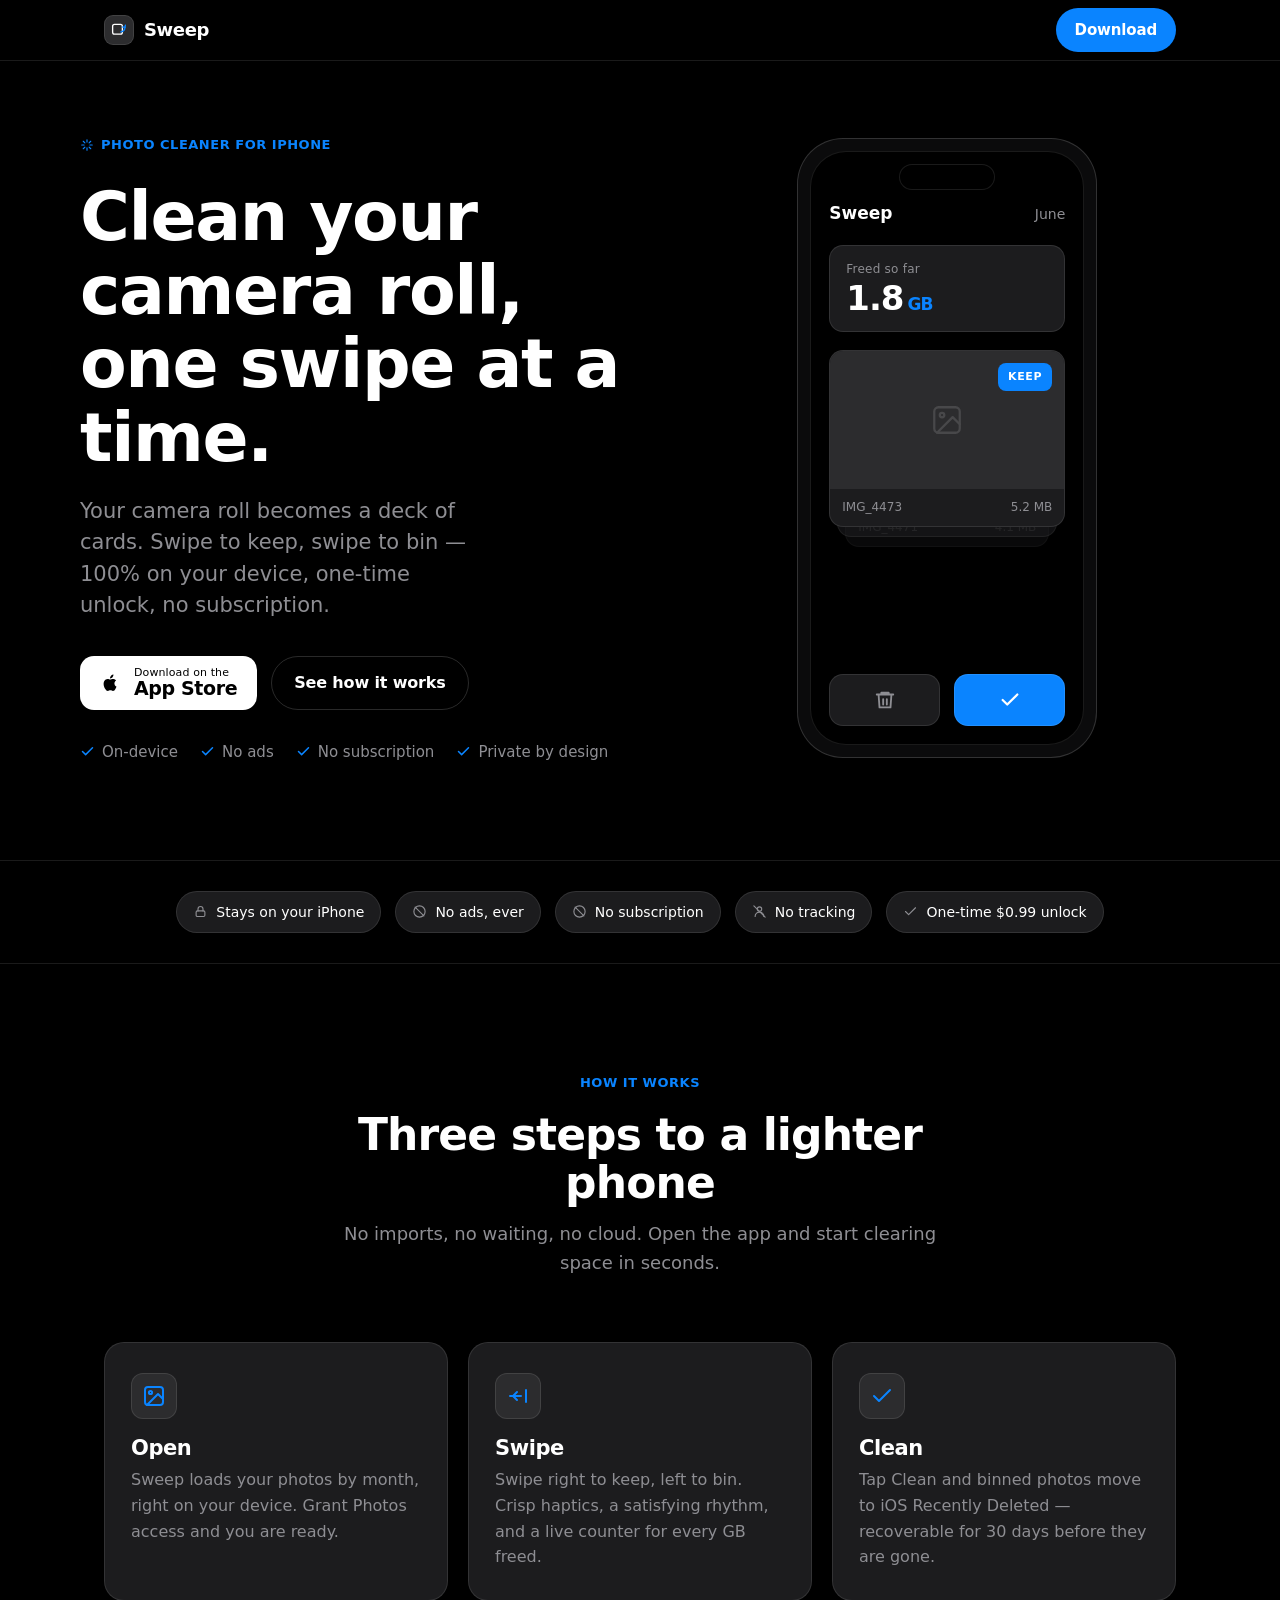
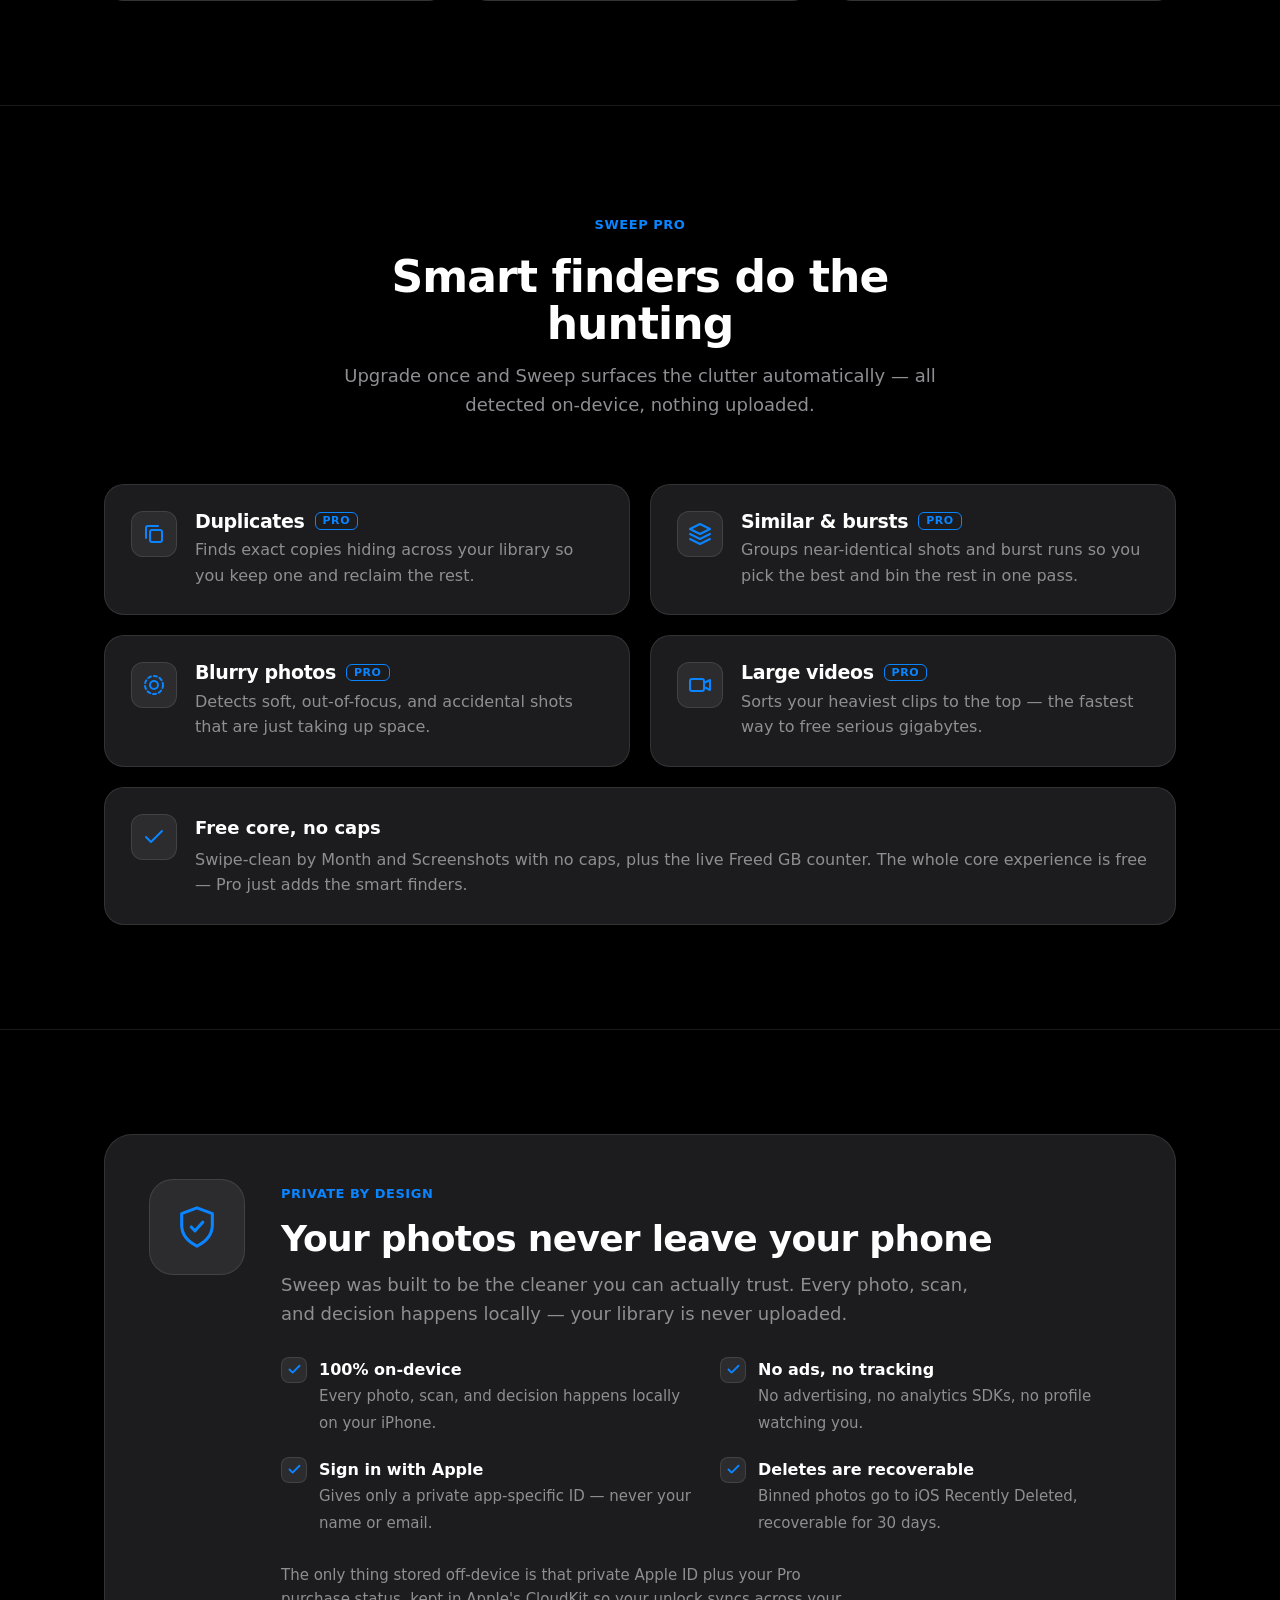
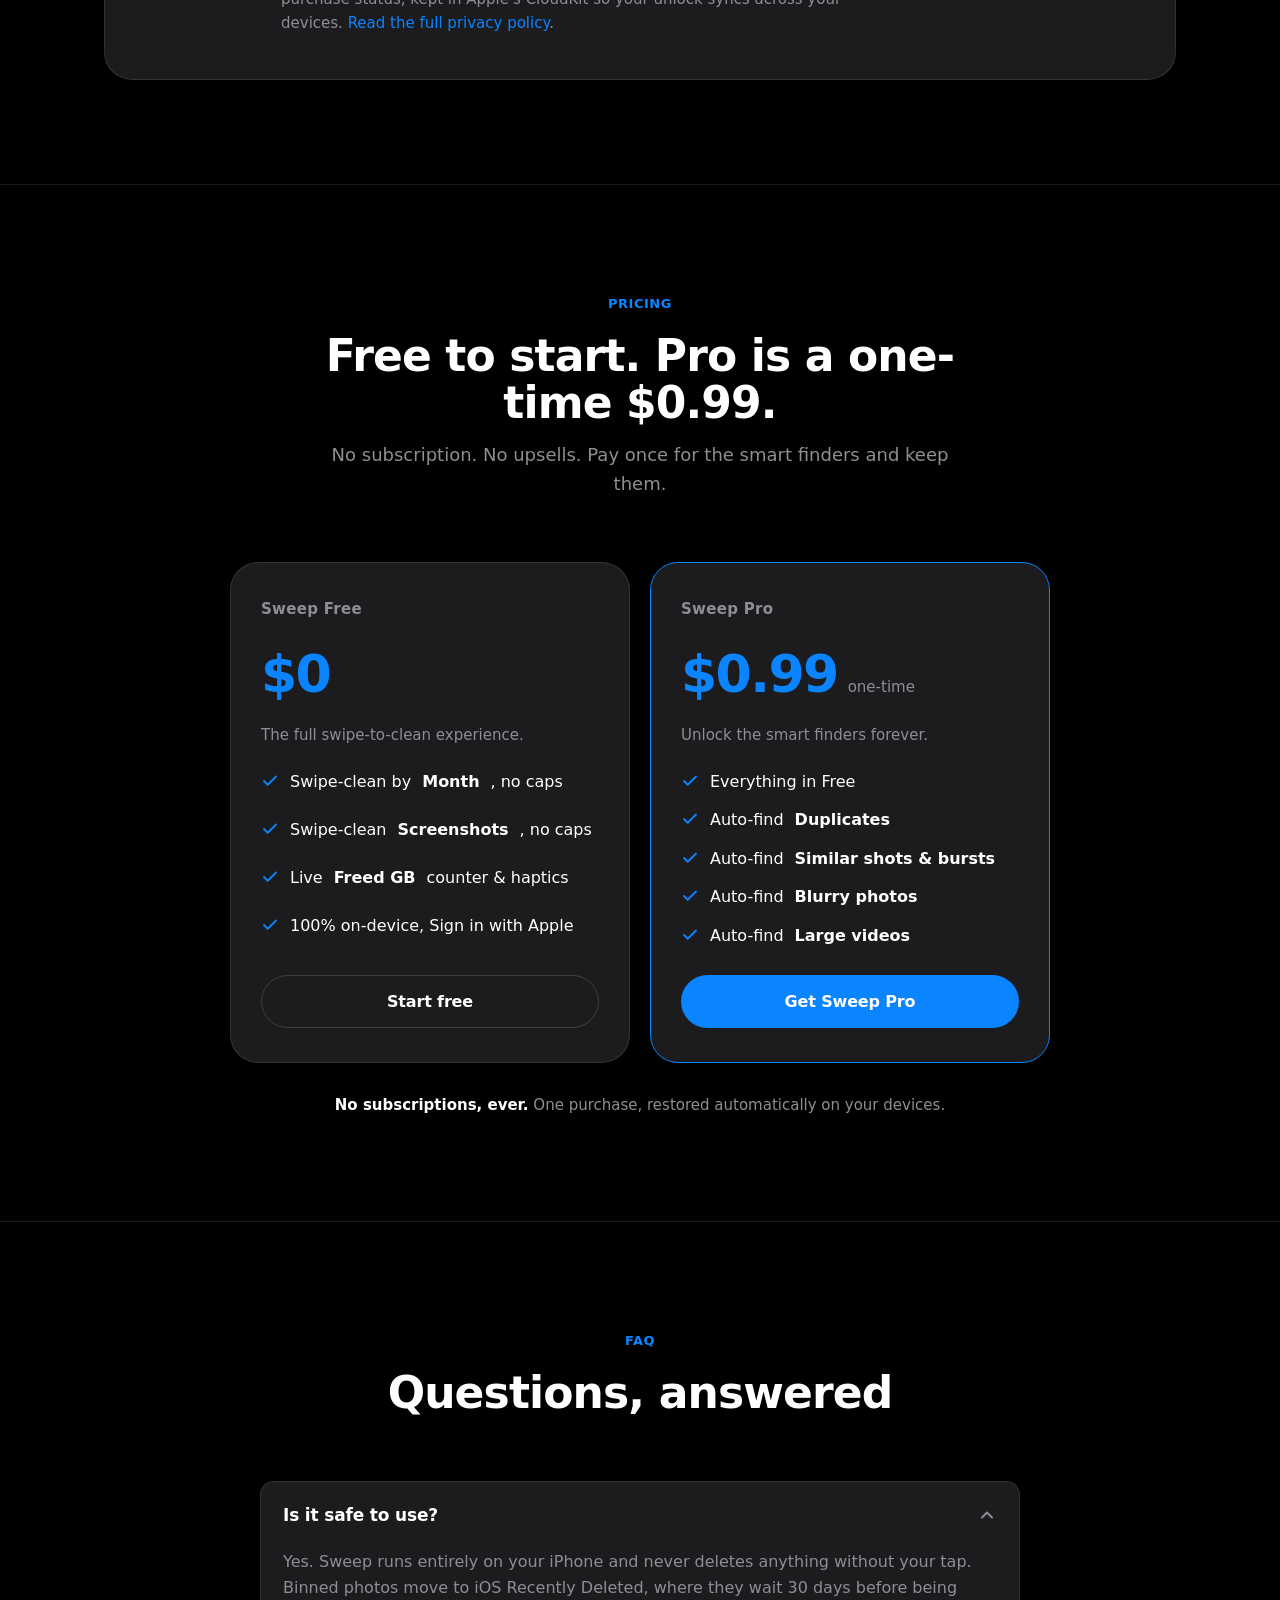
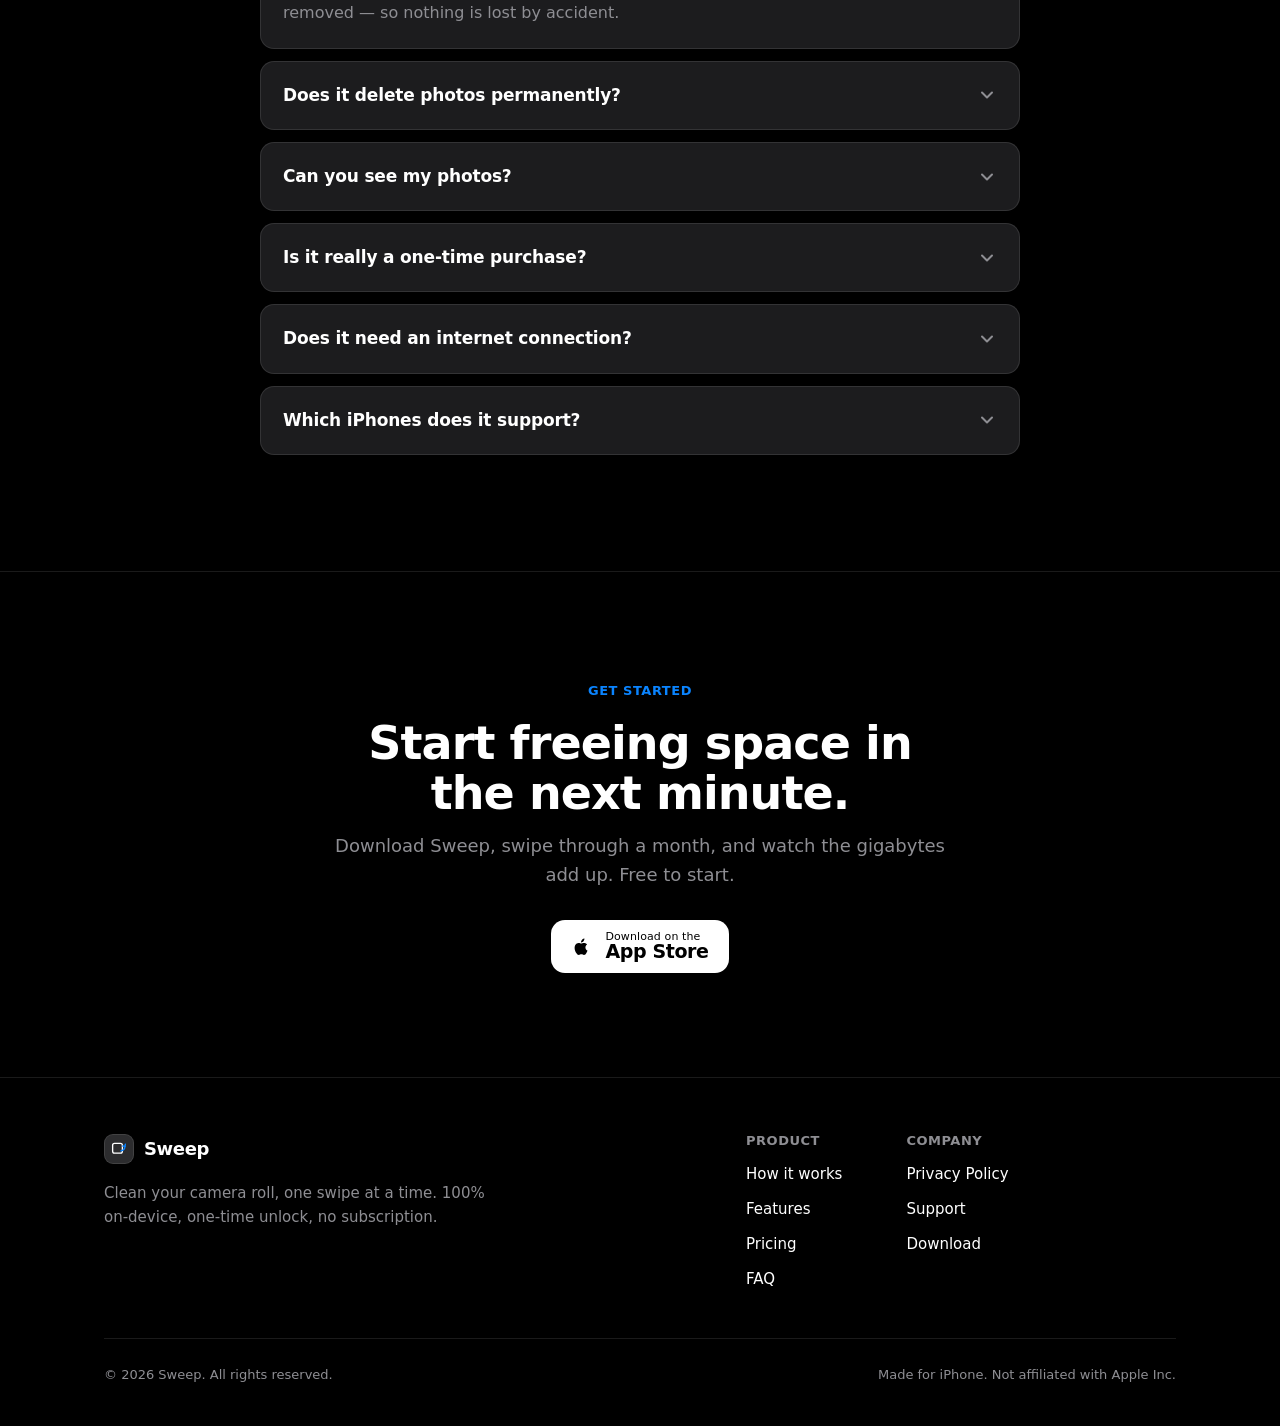
==== commit 17c73897: "Rebuild site in flat-mono design; $0.99; accurate Sign in with Apple + CloudKit privacy copy" ====
--- a/index.html
+++ b/index.html
@@ -1,20 +1,615 @@
 <!DOCTYPE html>
-<html lang="en" data-theme="dark">
+<html lang="en">
 <head>
   <meta charset="UTF-8" />
   <meta name="viewport" content="width=device-width, initial-scale=1.0" />
-  <title>Sweep — Clean your camera roll. One swipe at a time.</title>
-  <meta name="description" content="Sweep frees up gigabytes on your iPhone by swiping photos away like a game. 100% on-device, no ads, no subscription, no account, no data collected. One-time unlock." />
-  <meta name="theme-color" content="#0E1116" />
+  <title>Sweep — Clean your camera roll, one swipe at a time.</title>
+  <meta name="description" content="Sweep frees up gigabytes on your iPhone by swiping photos away like a game. 100% on-device, no ads, no tracking, one-time unlock. Your photos never leave your phone." />
+  <meta name="theme-color" content="#000000" />
 
   <!-- Open Graph -->
-  <meta property="og:title" content="Sweep — Clean your camera roll. One swipe at a time." />
+  <meta property="og:title" content="Sweep — Clean your camera roll, one swipe at a time." />
   <meta property="og:description" content="Free up gigabytes by swiping. On-device, no ads, no subscription. One-time unlock." />
   <meta property="og:type" content="website" />
 
-  <link rel="stylesheet" href="styles.css" />
+  <style>
+    /* =========================================================================
+       Sweep — flat monochrome + single Apple-blue accent
+       Self-contained. No external CSS/JS frameworks. No gradients. No neon.
+       ========================================================================= */
+    :root {
+      --bg:        #000000;
+      --bg-2:      #0B0B0C;
+      --surface:   #1C1C1E;
+      --surface-2: #2C2C2E;
+      --hairline:  rgba(255,255,255,0.10);
+      --hairline-strong: rgba(255,255,255,0.16);
+      --text:      #FFFFFF;
+      --muted:     #8E8E93;
+      --accent:    #0A84FF;
+
+      --radius:    20px;
+      --radius-sm: 14px;
+      --radius-lg: 28px;
+      --maxw:      1120px;
+      --font:      -apple-system, "SF Pro Display", "SF Pro Text", system-ui, "Helvetica Neue", Arial, sans-serif;
+    }
+
+    * { box-sizing: border-box; }
+
+    html { scroll-behavior: smooth; -webkit-text-size-adjust: 100%; }
+
+    body {
+      margin: 0;
+      background: var(--bg);
+      color: var(--text);
+      font-family: var(--font);
+      font-size: 17px;
+      line-height: 1.6;
+      -webkit-font-smoothing: antialiased;
+      text-rendering: optimizeLegibility;
+    }
+
+    @media (prefers-reduced-motion: reduce) {
+      html { scroll-behavior: auto; }
+      * { animation: none !important; transition: none !important; }
+    }
+
+    h1, h2, h3, h4 {
+      margin: 0;
+      font-weight: 700;
+      letter-spacing: -0.02em;
+      line-height: 1.08;
+    }
+    p { margin: 0; }
+    a { color: inherit; text-decoration: none; }
+
+    .container {
+      width: 100%;
+      max-width: var(--maxw);
+      margin: 0 auto;
+      padding: 0 24px;
+    }
+
+    .skip-link {
+      position: absolute;
+      left: -9999px;
+      top: 0;
+      background: var(--accent);
+      color: #fff;
+      padding: 10px 16px;
+      border-radius: 10px;
+      z-index: 100;
+    }
+    .skip-link:focus { left: 16px; top: 16px; }
+
+    /* ---------- Buttons ---------- */
+    .btn {
+      display: inline-flex;
+      align-items: center;
+      justify-content: center;
+      gap: 8px;
+      font-size: 16px;
+      font-weight: 600;
+      letter-spacing: -0.01em;
+      padding: 13px 22px;
+      border-radius: 980px;
+      border: 1px solid transparent;
+      cursor: pointer;
+      transition: background .18s ease, border-color .18s ease, opacity .18s ease, transform .18s ease;
+      white-space: nowrap;
+    }
+    .btn:active { transform: scale(.98); }
+    .btn-primary {
+      background: var(--accent);
+      color: #fff;
+    }
+    .btn-primary:hover { background: #2a96ff; }
+    .btn-ghost {
+      background: transparent;
+      color: var(--text);
+      border-color: var(--hairline-strong);
+    }
+    .btn-ghost:hover { background: var(--surface); border-color: var(--hairline-strong); }
+    .btn-sm { padding: 9px 18px; font-size: 15px; }
+
+    /* App Store badge */
+    .appstore-badge {
+      display: inline-flex;
+      align-items: center;
+      gap: 12px;
+      background: var(--text);
+      color: #000;
+      padding: 11px 20px 11px 18px;
+      border-radius: 14px;
+      transition: opacity .18s ease, transform .18s ease;
+    }
+    .appstore-badge:hover { opacity: .9; }
+    .appstore-badge:active { transform: scale(.98); }
+    .appstore-badge svg { flex: none; }
+    .badge-copy { display: flex; flex-direction: column; line-height: 1.05; text-align: left; }
+    .badge-small { font-size: 11px; font-weight: 500; letter-spacing: .01em; }
+    .badge-big { font-size: 19px; font-weight: 600; letter-spacing: -0.02em; }
+
+    /* ---------- Header ---------- */
+    .site-header {
+      position: sticky;
+      top: 0;
+      z-index: 50;
+      background: rgba(0,0,0,0.72);
+      backdrop-filter: saturate(160%) blur(18px);
+      -webkit-backdrop-filter: saturate(160%) blur(18px);
+      border-bottom: 1px solid var(--hairline);
+    }
+    .site-header .container {
+      display: flex;
+      align-items: center;
+      justify-content: space-between;
+      height: 60px;
+    }
+    .brand {
+      display: inline-flex;
+      align-items: center;
+      gap: 10px;
+      font-size: 18px;
+      font-weight: 700;
+      letter-spacing: -0.02em;
+    }
+    .logo-mark {
+      display: inline-flex;
+      align-items: center;
+      justify-content: center;
+      width: 30px;
+      height: 30px;
+      border-radius: 9px;
+      background: var(--surface-2);
+      border: 1px solid var(--hairline);
+    }
+    .logo-mark svg { width: 18px; height: 18px; }
+    .header-actions { display: flex; align-items: center; gap: 12px; }
+
+    /* ---------- Section scaffolding ---------- */
+    .section { padding: 104px 0; border-top: 1px solid var(--hairline); }
+    .section-head { max-width: 640px; margin: 0 auto 64px; text-align: center; }
+    .section-head h2 { font-size: clamp(30px, 4.4vw, 44px); margin: 16px 0 14px; }
+    .section-head p { color: var(--muted); font-size: 18px; }
+
+    .eyebrow {
+      display: inline-flex;
+      align-items: center;
+      gap: 7px;
+      font-size: 13px;
+      font-weight: 600;
+      letter-spacing: .04em;
+      text-transform: uppercase;
+      color: var(--accent);
+    }
+
+    /* ---------- Hero ---------- */
+    .hero { padding: 72px 0 96px; }
+    .hero-grid {
+      display: grid;
+      grid-template-columns: 1.05fr 0.95fr;
+      gap: 56px;
+      align-items: center;
+    }
+    .hero h1 {
+      font-size: clamp(40px, 6vw, 68px);
+      margin: 20px 0 22px;
+    }
+    .hero .sub {
+      font-size: clamp(18px, 2.2vw, 21px);
+      color: var(--muted);
+      max-width: 30ch;
+      line-height: 1.5;
+    }
+    .hero-cta {
+      display: flex;
+      flex-wrap: wrap;
+      gap: 14px;
+      margin: 34px 0 30px;
+    }
+    .hero-trust {
+      display: flex;
+      flex-wrap: wrap;
+      gap: 10px 22px;
+      color: var(--muted);
+      font-size: 15px;
+    }
+    .hero-trust span { display: inline-flex; align-items: center; gap: 7px; }
+    .hero-trust svg { width: 15px; height: 15px; color: var(--accent); }
+
+    /* ---------- Phone mockup ---------- */
+    .phone-wrap { display: flex; justify-content: center; }
+    .phone {
+      width: 300px;
+      max-width: 100%;
+      aspect-ratio: 300 / 620;
+      border-radius: 46px;
+      background: var(--bg-2);
+      border: 1px solid var(--hairline-strong);
+      padding: 12px;
+    }
+    .phone-screen {
+      position: relative;
+      height: 100%;
+      border-radius: 36px;
+      background: var(--bg);
+      border: 1px solid var(--hairline);
+      padding: 26px 18px 18px;
+      display: flex;
+      flex-direction: column;
+      overflow: hidden;
+    }
+    .phone-notch {
+      position: absolute;
+      top: 12px;
+      left: 50%;
+      transform: translateX(-50%);
+      width: 96px;
+      height: 26px;
+      border-radius: 14px;
+      background: #000;
+      border: 1px solid var(--hairline);
+    }
+    .screen-top {
+      display: flex;
+      align-items: center;
+      justify-content: space-between;
+      margin-top: 22px;
+      margin-bottom: 18px;
+    }
+    .s-title { font-weight: 700; font-size: 17px; }
+    .s-month { color: var(--muted); font-size: 14px; }
+
+    .freed {
+      background: var(--surface);
+      border: 1px solid var(--hairline);
+      border-radius: var(--radius-sm);
+      padding: 14px 16px;
+      margin-bottom: 18px;
+    }
+    .freed-label { color: var(--muted); font-size: 12px; letter-spacing: .02em; }
+    .freed-num { font-size: 34px; font-weight: 700; letter-spacing: -0.03em; line-height: 1.1; }
+    .freed-num .unit { font-size: 17px; color: var(--accent); margin-left: 4px; font-weight: 600; }
+
+    .deck { position: relative; flex: 1; margin-bottom: 14px; }
+    .deck-card {
+      position: absolute;
+      left: 0; right: 0;
+      border-radius: var(--radius-sm);
+      background: var(--surface);
+      border: 1px solid var(--hairline);
+      overflow: hidden;
+    }
+    .deck-card .photo {
+      height: 138px;
+      background: var(--surface-2);
+      display: flex;
+      align-items: center;
+      justify-content: center;
+    }
+    .deck-card .photo svg { width: 34px; height: 34px; color: #48484A; }
+    .deck-card .meta {
+      display: flex;
+      justify-content: space-between;
+      padding: 9px 12px;
+      font-size: 12px;
+      color: var(--muted);
+    }
+    .c1 { top: 0; z-index: 3; }
+    .c2 { top: 10px; left: 8px; right: 8px; z-index: 2; opacity: .6; }
+    .c3 { top: 20px; left: 16px; right: 16px; z-index: 1; opacity: .35; }
+    .swipe-badge {
+      position: absolute;
+      top: 12px;
+      right: 12px;
+      z-index: 4;
+      font-size: 11px;
+      font-weight: 700;
+      letter-spacing: .06em;
+      text-transform: uppercase;
+      padding: 5px 10px;
+      border-radius: 8px;
+      background: var(--accent);
+      color: #fff;
+    }
+
+    .screen-actions { display: flex; gap: 14px; }
+    .screen-actions .act {
+      flex: 1;
+      height: 52px;
+      border-radius: 14px;
+      display: flex;
+      align-items: center;
+      justify-content: center;
+      border: 1px solid var(--hairline);
+    }
+    .screen-actions .act svg { width: 22px; height: 22px; }
+    .screen-actions .bin { background: var(--surface); color: var(--muted); }
+    .screen-actions .keep { background: var(--accent); color: #fff; }
+
+    /* ---------- Trust strip ---------- */
+    .strip { padding: 30px 0; border-top: 1px solid var(--hairline); }
+    .strip-row {
+      display: flex;
+      flex-wrap: wrap;
+      justify-content: center;
+      gap: 12px 14px;
+    }
+    .strip-pill {
+      display: inline-flex;
+      align-items: center;
+      gap: 8px;
+      background: var(--surface);
+      border: 1px solid var(--hairline);
+      border-radius: 980px;
+      padding: 9px 16px;
+      font-size: 14px;
+      color: var(--text);
+    }
+    .strip-pill svg { width: 15px; height: 15px; color: var(--muted); }
+
+    /* ---------- Steps ---------- */
+    .steps {
+      display: grid;
+      grid-template-columns: repeat(3, 1fr);
+      gap: 20px;
+    }
+    .step {
+      background: var(--surface);
+      border: 1px solid var(--hairline);
+      border-radius: var(--radius);
+      padding: 30px 26px;
+    }
+    .step-icon, .f-icon {
+      display: inline-flex;
+      align-items: center;
+      justify-content: center;
+      width: 46px;
+      height: 46px;
+      border-radius: 12px;
+      background: var(--surface-2);
+      border: 1px solid var(--hairline);
+      margin-bottom: 18px;
+    }
+    .step-icon svg, .f-icon svg { width: 24px; height: 24px; color: var(--accent); }
+    .step h3 { font-size: 21px; margin-bottom: 8px; }
+    .step p { color: var(--muted); font-size: 16px; }
+
+    /* ---------- Features ---------- */
+    .features-grid {
+      display: grid;
+      grid-template-columns: repeat(2, 1fr);
+      gap: 20px;
+    }
+    .feature {
+      display: flex;
+      gap: 18px;
+      background: var(--surface);
+      border: 1px solid var(--hairline);
+      border-radius: var(--radius);
+      padding: 26px;
+    }
+    .feature .f-icon { margin-bottom: 0; flex: none; }
+    .feature h3 {
+      font-size: 19px;
+      margin-bottom: 6px;
+      display: flex;
+      align-items: center;
+      gap: 10px;
+    }
+    .feature p { color: var(--muted); font-size: 16px; }
+    .tag-pro {
+      font-size: 11px;
+      font-weight: 700;
+      letter-spacing: .05em;
+      text-transform: uppercase;
+      color: var(--accent);
+      border: 1px solid var(--accent);
+      border-radius: 6px;
+      padding: 2px 7px;
+    }
+    .free-row {
+      display: flex;
+      gap: 18px;
+      align-items: flex-start;
+      background: var(--surface);
+      border: 1px solid var(--hairline);
+      border-radius: var(--radius);
+      padding: 26px;
+      margin-top: 20px;
+    }
+    .free-row .f-icon { margin-bottom: 0; flex: none; }
+    .free-row strong { display: block; font-size: 18px; margin-bottom: 4px; }
+    .free-row p { color: var(--muted); font-size: 16px; }
+
+    /* ---------- Privacy band ---------- */
+    .privacy-card {
+      display: grid;
+      grid-template-columns: 96px 1fr;
+      gap: 36px;
+      align-items: start;
+      background: var(--surface);
+      border: 1px solid var(--hairline);
+      border-radius: var(--radius-lg);
+      padding: 44px;
+    }
+    .shield-ring {
+      width: 96px;
+      height: 96px;
+      border-radius: 24px;
+      background: var(--surface-2);
+      border: 1px solid var(--hairline);
+      display: flex;
+      align-items: center;
+      justify-content: center;
+    }
+    .shield-ring svg { width: 46px; height: 46px; color: var(--accent); }
+    .privacy-card h2 { font-size: clamp(26px, 3.6vw, 36px); margin: 14px 0 12px; }
+    .privacy-card > div > p { color: var(--muted); font-size: 18px; max-width: 60ch; }
+    .privacy-list {
+      list-style: none;
+      margin: 28px 0 0;
+      padding: 0;
+      display: grid;
+      grid-template-columns: 1fr 1fr;
+      gap: 20px 28px;
+    }
+    .privacy-list li { display: flex; gap: 12px; align-items: flex-start; }
+    .check {
+      flex: none;
+      width: 26px;
+      height: 26px;
+      border-radius: 8px;
+      background: var(--surface-2);
+      border: 1px solid var(--hairline);
+      display: flex;
+      align-items: center;
+      justify-content: center;
+    }
+    .check svg { width: 15px; height: 15px; color: var(--accent); }
+    .privacy-list strong { display: block; font-size: 16px; }
+    .privacy-list span { color: var(--muted); font-size: 15px; }
+
+    /* ---------- Pricing ---------- */
+    .pricing-wrap {
+      display: grid;
+      grid-template-columns: repeat(2, 1fr);
+      gap: 20px;
+      max-width: 820px;
+      margin: 0 auto;
+    }
+    .price-card {
+      background: var(--surface);
+      border: 1px solid var(--hairline);
+      border-radius: var(--radius-lg);
+      padding: 34px 30px;
+      display: flex;
+      flex-direction: column;
+    }
+    .price-card.featured { border-color: var(--accent); }
+    .plan-name { font-size: 15px; font-weight: 600; color: var(--muted); letter-spacing: .02em; }
+    .price { display: flex; align-items: baseline; gap: 10px; margin: 12px 0 6px; }
+    .price .amount { font-size: 52px; font-weight: 700; letter-spacing: -0.03em; color: var(--accent); }
+    .price .per { font-size: 15px; color: var(--muted); }
+    .price-note { color: var(--muted); font-size: 15px; margin-bottom: 22px; }
+    .plan-list {
+      list-style: none;
+      margin: 0 0 26px;
+      padding: 0;
+      display: grid;
+      gap: 13px;
+      flex: 1;
+    }
+    .plan-list li { display: flex; align-items: flex-start; gap: 11px; font-size: 16px; color: var(--text); }
+    .plan-list li svg { width: 18px; height: 18px; color: var(--accent); flex: none; margin-top: 3px; }
+    .plan-list strong { font-weight: 600; }
+    .no-sub-banner {
+      text-align: center;
+      color: var(--muted);
+      font-size: 15px;
+      margin-top: 30px;
+    }
+    .no-sub-banner strong { color: var(--text); }
+
+    /* ---------- FAQ ---------- */
+    .faq { max-width: 760px; margin: 0 auto; }
+    .faq details {
+      border: 1px solid var(--hairline);
+      border-radius: var(--radius-sm);
+      background: var(--surface);
+      margin-bottom: 12px;
+      overflow: hidden;
+    }
+    .faq summary {
+      list-style: none;
+      cursor: pointer;
+      display: flex;
+      align-items: center;
+      justify-content: space-between;
+      gap: 16px;
+      padding: 20px 22px;
+      font-size: 17px;
+      font-weight: 600;
+      letter-spacing: -0.01em;
+    }
+    .faq summary::-webkit-details-marker { display: none; }
+    .faq .chev {
+      width: 20px;
+      height: 20px;
+      color: var(--muted);
+      flex: none;
+      transition: transform .2s ease;
+    }
+    .faq details[open] .chev { transform: rotate(180deg); }
+    .faq details > p {
+      padding: 0 22px 22px;
+      color: var(--muted);
+      font-size: 16px;
+    }
+
+    /* ---------- Final CTA ---------- */
+    .cta-inner {
+      text-align: center;
+      max-width: 640px;
+      margin: 0 auto;
+    }
+    .cta-inner h2 { font-size: clamp(30px, 4.4vw, 46px); margin: 16px 0 14px; }
+    .cta-inner p { color: var(--muted); font-size: 18px; margin-bottom: 30px; }
+    .cta-actions { display: flex; justify-content: center; }
+
+    /* ---------- Footer ---------- */
+    .site-footer { border-top: 1px solid var(--hairline); padding: 56px 0 40px; }
+    .footer-grid {
+      display: grid;
+      grid-template-columns: 1.4fr 1fr;
+      gap: 40px;
+      padding-bottom: 36px;
+      border-bottom: 1px solid var(--hairline);
+    }
+    .footer-brand p { color: var(--muted); font-size: 15px; margin-top: 14px; max-width: 42ch; }
+    .footer-links { display: flex; gap: 64px; }
+    .footer-col h4 { font-size: 13px; text-transform: uppercase; letter-spacing: .04em; color: var(--muted); margin-bottom: 14px; font-weight: 600; }
+    .footer-col a { display: block; color: var(--text); font-size: 15px; margin-bottom: 11px; transition: color .15s ease; }
+    .footer-col a:hover { color: var(--accent); }
+    .footer-bottom {
+      display: flex;
+      flex-wrap: wrap;
+      justify-content: space-between;
+      gap: 8px;
+      padding-top: 26px;
+      color: var(--muted);
+      font-size: 13px;
+    }
+
+    /* ---------- Responsive ---------- */
+    @media (max-width: 900px) {
+      .hero-grid { grid-template-columns: 1fr; gap: 48px; }
+      .hero .sub { max-width: none; }
+      .phone-wrap { order: -1; }
+      .privacy-card { grid-template-columns: 1fr; gap: 24px; padding: 32px; }
+      .privacy-list { grid-template-columns: 1fr; }
+      .footer-grid { grid-template-columns: 1fr; }
+    }
+    @media (max-width: 720px) {
+      .section { padding: 72px 0; }
+      .hero { padding: 48px 0 64px; }
+      .steps { grid-template-columns: 1fr; }
+      .features-grid { grid-template-columns: 1fr; }
+      .pricing-wrap { grid-template-columns: 1fr; }
+      .section-head { margin-bottom: 44px; }
+      .footer-links { gap: 40px; }
+    }
+    @media (max-width: 420px) {
+      body { font-size: 16px; }
+      .container { padding: 0 18px; }
+      .step, .feature, .free-row { padding: 22px; }
+      .price-card { padding: 28px 24px; }
+    }
+  </style>
 </head>
-<body class="anim">
+<body>
   <a class="skip-link" href="#main">Skip to content</a>
 
   <!-- ===================== HEADER ===================== -->
@@ -22,21 +617,17 @@
     <div class="container">
       <a class="brand" href="#top" aria-label="Sweep home">
         <span class="logo-mark" aria-hidden="true">
-          <!-- broom + sparkle mark -->
-          <svg viewBox="0 0 24 24" fill="none" stroke="#03261f" stroke-width="2" stroke-linecap="round" stroke-linejoin="round">
-            <path d="M19.5 4.5 13 11" />
-            <path d="M14 9c-3 0-5 1.5-6.4 4.2C6.3 15.6 5 17 3 18c2.6 1.4 5.6 1.6 8 .2 2.4-1.4 3.6-3.6 3.6-6.2 0-1.1-.2-2-.6-3Z" />
-            <path d="M18 3l.6 1.6L20 5l-1.4.7L18 7l-.6-1.3L16 5l1.4-.4L18 3Z" fill="#03261f" stroke="none" />
+          <!-- photo card + swipe arc mark -->
+          <svg viewBox="0 0 24 24" fill="none" stroke="currentColor" stroke-width="1.8" stroke-linecap="round" stroke-linejoin="round" style="color:var(--text)">
+            <rect x="3.5" y="4.5" width="13" height="13" rx="2.5"/>
+            <path d="M14.5 14.5a6.5 6.5 0 0 0 5.5-6" stroke="var(--accent)"/>
+            <path d="M20.5 5.5 20 8.5l-3-.5" stroke="var(--accent)"/>
           </svg>
         </span>
         <span>Sweep</span>
       </a>
 
       <div class="header-actions">
-        <button class="theme-toggle" id="themeToggle" type="button" aria-label="Toggle light and dark theme">
-          <svg class="icon-moon" viewBox="0 0 24 24" fill="none" stroke="currentColor" stroke-width="2" stroke-linecap="round" stroke-linejoin="round" aria-hidden="true"><path d="M21 12.8A9 9 0 1 1 11.2 3a7 7 0 0 0 9.8 9.8Z"/></svg>
-          <svg class="icon-sun" viewBox="0 0 24 24" fill="none" stroke="currentColor" stroke-width="2" stroke-linecap="round" stroke-linejoin="round" aria-hidden="true"><circle cx="12" cy="12" r="4"/><path d="M12 2v2M12 20v2M4.9 4.9l1.4 1.4M17.7 17.7l1.4 1.4M2 12h2M20 12h2M4.9 19.1l1.4-1.4M17.7 6.3l1.4-1.4"/></svg>
-        </button>
         <a class="btn btn-primary btn-sm" href="#download">Download</a>
       </div>
     </div>
@@ -50,16 +641,16 @@
       <div class="hero-grid">
         <div class="hero-copy">
           <span class="eyebrow">
-            <svg width="14" height="14" viewBox="0 0 24 24" fill="currentColor" aria-hidden="true"><path d="M12 2l1.9 5.1L19 9l-5.1 1.9L12 16l-1.9-5.1L5 9l5.1-1.9L12 2Z"/></svg>
+            <svg width="14" height="14" viewBox="0 0 24 24" fill="none" stroke="currentColor" stroke-width="2" stroke-linecap="round" stroke-linejoin="round" aria-hidden="true"><path d="M12 3v4M12 17v4M3 12h4M17 12h4M5.6 5.6l2.8 2.8M15.6 15.6l2.8 2.8M18.4 5.6l-2.8 2.8M8.4 15.6l-2.8 2.8"/></svg>
             Photo cleaner for iPhone
           </span>
-          <h1 id="hero-title">Free up gigabytes <span class="gradient-text">by swiping.</span></h1>
+          <h1 id="hero-title">Clean your camera roll, one swipe at a time.</h1>
           <p class="sub">Your camera roll becomes a deck of cards. Swipe to keep, swipe to bin — 100% on your device, one-time unlock, no subscription.</p>
 
           <div class="hero-cta">
             <!-- TODO: replace href="#" with your real App Store listing URL -->
             <a class="appstore-badge" href="#" aria-label="Download Sweep on the App Store">
-              <svg width="26" height="26" viewBox="0 0 24 24" fill="currentColor" aria-hidden="true"><path d="M16.4 12.6c0-2 1.6-3 1.7-3.1-.9-1.4-2.4-1.5-2.9-1.6-1.2-.1-2.4.7-3 .7s-1.6-.7-2.6-.7c-1.3 0-2.6.8-3.3 2-1.4 2.4-.4 6 1 8 .7 1 1.4 2 2.5 2 1 0 1.4-.6 2.6-.6s1.5.6 2.6.6c1.1 0 1.8-1 2.4-2 .8-1.1 1.1-2.2 1.1-2.3 0-.1-2.1-.8-2.1-3.2ZM14.5 6.3c.6-.7 1-1.7.9-2.7-.8 0-1.9.6-2.5 1.3-.5.6-1 1.6-.9 2.5.9.1 1.9-.4 2.5-1.1Z"/></svg>
+              <svg width="24" height="24" viewBox="0 0 24 24" fill="currentColor" aria-hidden="true"><path d="M16.4 12.6c0-2 1.6-3 1.7-3.1-.9-1.4-2.4-1.5-2.9-1.6-1.2-.1-2.4.7-3 .7s-1.6-.7-2.6-.7c-1.3 0-2.6.8-3.3 2-1.4 2.4-.4 6 1 8 .7 1 1.4 2 2.5 2 1 0 1.4-.6 2.6-.6s1.5.6 2.6.6c1.1 0 1.8-1 2.4-2 .8-1.1 1.1-2.2 1.1-2.3 0-.1-2.1-.8-2.1-3.2ZM14.5 6.3c.6-.7 1-1.7.9-2.7-.8 0-1.9.6-2.5 1.3-.5.6-1 1.6-.9 2.5.9.1 1.9-.4 2.5-1.1Z"/></svg>
               <span class="badge-copy">
                 <span class="badge-small">Download on the</span>
                 <span class="badge-big">App Store</span>
@@ -72,7 +663,7 @@
             <span><svg viewBox="0 0 24 24" fill="none" stroke="currentColor" stroke-width="2.4" stroke-linecap="round" stroke-linejoin="round" aria-hidden="true"><path d="M20 6 9 17l-5-5"/></svg> On-device</span>
             <span><svg viewBox="0 0 24 24" fill="none" stroke="currentColor" stroke-width="2.4" stroke-linecap="round" stroke-linejoin="round" aria-hidden="true"><path d="M20 6 9 17l-5-5"/></svg> No ads</span>
             <span><svg viewBox="0 0 24 24" fill="none" stroke="currentColor" stroke-width="2.4" stroke-linecap="round" stroke-linejoin="round" aria-hidden="true"><path d="M20 6 9 17l-5-5"/></svg> No subscription</span>
-            <span><svg viewBox="0 0 24 24" fill="none" stroke="currentColor" stroke-width="2.4" stroke-linecap="round" stroke-linejoin="round" aria-hidden="true"><path d="M20 6 9 17l-5-5"/></svg> No account</span>
+            <span><svg viewBox="0 0 24 24" fill="none" stroke="currentColor" stroke-width="2.4" stroke-linecap="round" stroke-linejoin="round" aria-hidden="true"><path d="M20 6 9 17l-5-5"/></svg> Private by design</span>
           </div>
         </div>
 
@@ -92,20 +683,16 @@
               </div>
 
               <div class="deck" aria-hidden="true">
-                <!-- back cards -->
                 <div class="deck-card c3">
-                  <div class="photo" style="background:linear-gradient(150deg,#3a4a52,#1b242b);"></div>
+                  <div class="photo"><svg viewBox="0 0 24 24" fill="none" stroke="currentColor" stroke-width="1.6" stroke-linecap="round" stroke-linejoin="round"><rect x="3" y="3" width="18" height="18" rx="3"/><circle cx="8.5" cy="8.5" r="1.6"/><path d="m21 15-5-5L5 21"/></svg></div>
                   <div class="meta"><span>IMG_4471</span><span>4.1 MB</span></div>
                 </div>
                 <div class="deck-card c2">
-                  <div class="photo" style="background:linear-gradient(150deg,#5a4632,#241a12);"></div>
+                  <div class="photo"><svg viewBox="0 0 24 24" fill="none" stroke="currentColor" stroke-width="1.6" stroke-linecap="round" stroke-linejoin="round"><rect x="3" y="3" width="18" height="18" rx="3"/><circle cx="8.5" cy="8.5" r="1.6"/><path d="m21 15-5-5L5 21"/></svg></div>
                   <div class="meta"><span>IMG_4472</span><span>3.7 MB</span></div>
                 </div>
-                <!-- top card -->
                 <div class="deck-card c1">
-                  <div class="photo" style="background:
-                      radial-gradient(70% 60% at 30% 28%, rgba(31,209,165,.5), transparent 60%),
-                      linear-gradient(150deg,#1f5e57,#11313a);"></div>
+                  <div class="photo"><svg viewBox="0 0 24 24" fill="none" stroke="currentColor" stroke-width="1.6" stroke-linecap="round" stroke-linejoin="round"><rect x="3" y="3" width="18" height="18" rx="3"/><circle cx="8.5" cy="8.5" r="1.6"/><path d="m21 15-5-5L5 21"/></svg></div>
                   <span class="swipe-badge keep">Keep</span>
                   <div class="meta"><span>IMG_4473</span><span>5.2 MB</span></div>
                 </div>
@@ -116,7 +703,7 @@
                   <svg viewBox="0 0 24 24" fill="none" stroke="currentColor" stroke-width="2" stroke-linecap="round" stroke-linejoin="round"><path d="M3 6h18M8 6V4h8v2M19 6l-1 14H6L5 6M10 11v6M14 11v6"/></svg>
                 </div>
                 <div class="act keep">
-                  <svg viewBox="0 0 24 24" fill="currentColor"><path d="M12 21s-7.5-4.6-10-9.3C.6 8.9 2 5.5 5.2 5.1 7 4.9 8.6 5.9 12 9c3.4-3.1 5-4.1 6.8-3.9C22 5.5 23.4 8.9 22 11.7 19.5 16.4 12 21 12 21Z"/></svg>
+                  <svg viewBox="0 0 24 24" fill="none" stroke="currentColor" stroke-width="2.4" stroke-linecap="round" stroke-linejoin="round"><path d="M20 6 9 17l-5-5"/></svg>
                 </div>
               </div>
             </div>
@@ -125,14 +712,16 @@
       </div>
     </section>
 
-    <!-- ===================== HONEST WEDGE ===================== -->
-    <section class="wedge container" aria-label="What Sweep does not do">
-      <div class="wedge-row">
-        <span class="wedge-pill"><svg viewBox="0 0 24 24" fill="none" stroke="currentColor" stroke-width="2" stroke-linecap="round" stroke-linejoin="round" aria-hidden="true"><rect x="5" y="11" width="14" height="9" rx="2"/><path d="M8 11V8a4 4 0 0 1 8 0v3"/></svg> Stays on your iPhone</span>
-        <span class="wedge-pill"><svg viewBox="0 0 24 24" fill="none" stroke="currentColor" stroke-width="2" stroke-linecap="round" stroke-linejoin="round" aria-hidden="true"><circle cx="12" cy="12" r="9"/><path d="m5 5 14 14"/></svg> No ads, ever</span>
-        <span class="wedge-pill"><svg viewBox="0 0 24 24" fill="none" stroke="currentColor" stroke-width="2" stroke-linecap="round" stroke-linejoin="round" aria-hidden="true"><path d="M3 7h18M3 12h18M3 17h10"/><path d="m17 17 5 5M22 17l-5 5"/></svg> No subscription</span>
-        <span class="wedge-pill"><svg viewBox="0 0 24 24" fill="none" stroke="currentColor" stroke-width="2" stroke-linecap="round" stroke-linejoin="round" aria-hidden="true"><path d="M12 3v18M3 12h18" opacity="0"/><circle cx="12" cy="8" r="3.5"/><path d="M5 20a7 7 0 0 1 14 0"/><path d="m3 3 18 18" /></svg> No account</span>
-        <span class="wedge-pill"><svg viewBox="0 0 24 24" fill="none" stroke="currentColor" stroke-width="2" stroke-linecap="round" stroke-linejoin="round" aria-hidden="true"><path d="M21 12a9 9 0 1 1-9-9"/><path d="M16 4h5v5"/><path d="M21 4 11 14"/></svg> Collects no data</span>
+    <!-- ===================== TRUST STRIP ===================== -->
+    <section class="strip" aria-label="What Sweep stands for">
+      <div class="container">
+        <div class="strip-row">
+          <span class="strip-pill"><svg viewBox="0 0 24 24" fill="none" stroke="currentColor" stroke-width="1.8" stroke-linecap="round" stroke-linejoin="round" aria-hidden="true"><rect x="5" y="11" width="14" height="9" rx="2"/><path d="M8 11V8a4 4 0 0 1 8 0v3"/></svg> Stays on your iPhone</span>
+          <span class="strip-pill"><svg viewBox="0 0 24 24" fill="none" stroke="currentColor" stroke-width="1.8" stroke-linecap="round" stroke-linejoin="round" aria-hidden="true"><circle cx="12" cy="12" r="9"/><path d="m5 5 14 14"/></svg> No ads, ever</span>
+          <span class="strip-pill"><svg viewBox="0 0 24 24" fill="none" stroke="currentColor" stroke-width="1.8" stroke-linecap="round" stroke-linejoin="round" aria-hidden="true"><circle cx="12" cy="12" r="9"/><path d="m5 5 14 14"/></svg> No subscription</span>
+          <span class="strip-pill"><svg viewBox="0 0 24 24" fill="none" stroke="currentColor" stroke-width="1.8" stroke-linecap="round" stroke-linejoin="round" aria-hidden="true"><circle cx="12" cy="8" r="3.5"/><path d="M5 20a7 7 0 0 1 14 0"/><path d="m3 3 18 18"/></svg> No tracking</span>
+          <span class="strip-pill"><svg viewBox="0 0 24 24" fill="none" stroke="currentColor" stroke-width="1.8" stroke-linecap="round" stroke-linejoin="round" aria-hidden="true"><path d="M20 6 9 17l-5-5"/></svg> One-time $0.99 unlock</span>
+        </div>
       </div>
     </section>
 
@@ -164,7 +753,7 @@
 
           <article class="step">
             <div class="step-icon" aria-hidden="true">
-              <svg viewBox="0 0 24 24" fill="none" stroke="currentColor" stroke-width="2" stroke-linecap="round" stroke-linejoin="round"><path d="M20 6 9 17l-5-5"/><path d="M14 4l1 2 2 1-2 1-1 2-1-2-2-1 2-1 1-2Z"/></svg>
+              <svg viewBox="0 0 24 24" fill="none" stroke="currentColor" stroke-width="2" stroke-linecap="round" stroke-linejoin="round"><path d="M20 6 9 17l-5-5"/></svg>
             </div>
             <h3>Clean</h3>
             <p>Tap Clean and binned photos move to iOS Recently Deleted — recoverable for 30 days before they are gone.</p>
@@ -226,18 +815,18 @@
 
         <div class="free-row">
           <div class="f-icon" aria-hidden="true">
-            <svg viewBox="0 0 24 24" fill="none" stroke="currentColor" stroke-width="2" stroke-linecap="round" stroke-linejoin="round"><path d="M19.5 4.5 13 11"/><path d="M14 9c-3 0-5 1.5-6.4 4.2C6.3 15.6 5 17 3 18c2.6 1.4 5.6 1.6 8 .2 2.4-1.4 3.6-3.6 3.6-6.2 0-1.1-.2-2-.6-3Z"/></svg>
+            <svg viewBox="0 0 24 24" fill="none" stroke="currentColor" stroke-width="2" stroke-linecap="round" stroke-linejoin="round"><path d="M20 6 9 17l-5-5"/></svg>
           </div>
           <div>
-            <strong>Free forever:</strong>
-            <p>Swipe-clean by Month and Screenshots with no caps. The whole core experience, free — Pro just adds the smart finders.</p>
+            <strong>Free core, no caps</strong>
+            <p>Swipe-clean by Month and Screenshots with no caps, plus the live Freed GB counter. The whole core experience is free — Pro just adds the smart finders.</p>
           </div>
         </div>
       </div>
     </section>
 
     <!-- ===================== PRIVACY ===================== -->
-    <section class="section privacy-band" id="privacy" aria-labelledby="privacy-title">
+    <section class="section" id="privacy" aria-labelledby="privacy-title">
       <div class="container">
         <div class="privacy-card">
           <div class="privacy-shield" aria-hidden="true">
@@ -248,7 +837,7 @@
           <div>
             <span class="eyebrow">Private by design</span>
             <h2 id="privacy-title">Your photos never leave your phone</h2>
-            <p>Sweep was built to be the cleaner you can actually trust. There is no server to send your library to — because there is no server.</p>
+            <p>Sweep was built to be the cleaner you can actually trust. Every photo, scan, and decision happens locally — your library is never uploaded.</p>
             <ul class="privacy-list">
               <li>
                 <span class="check" aria-hidden="true"><svg viewBox="0 0 24 24" fill="none" stroke="currentColor" stroke-width="3" stroke-linecap="round" stroke-linejoin="round"><path d="M20 6 9 17l-5-5"/></svg></span>
@@ -256,17 +845,18 @@
               </li>
               <li>
                 <span class="check" aria-hidden="true"><svg viewBox="0 0 24 24" fill="none" stroke="currentColor" stroke-width="3" stroke-linecap="round" stroke-linejoin="round"><path d="M20 6 9 17l-5-5"/></svg></span>
-                <div><strong>No ads, no account, no tracking</strong><span>No sign-up, no profile, no analytics SDKs watching what you do.</span></div>
+                <div><strong>No ads, no tracking</strong><span>No advertising, no analytics SDKs, no profile watching you.</span></div>
               </li>
               <li>
                 <span class="check" aria-hidden="true"><svg viewBox="0 0 24 24" fill="none" stroke="currentColor" stroke-width="3" stroke-linecap="round" stroke-linejoin="round"><path d="M20 6 9 17l-5-5"/></svg></span>
-                <div><strong>Collects no data</strong><span>We can't see your photos and never collect or sell your information.</span></div>
+                <div><strong>Sign in with Apple</strong><span>Gives only a private app-specific ID — never your name or email.</span></div>
               </li>
               <li>
                 <span class="check" aria-hidden="true"><svg viewBox="0 0 24 24" fill="none" stroke="currentColor" stroke-width="3" stroke-linecap="round" stroke-linejoin="round"><path d="M20 6 9 17l-5-5"/></svg></span>
                 <div><strong>Deletes are recoverable</strong><span>Binned photos go to iOS Recently Deleted, recoverable for 30 days.</span></div>
               </li>
             </ul>
+            <p style="margin-top:26px;font-size:15px;">The only thing stored off-device is that private Apple ID plus your Pro purchase status, kept in Apple's CloudKit so your unlock syncs across your devices. <a href="privacy.html" style="color:var(--accent);">Read the full privacy policy</a>.</p>
           </div>
         </div>
       </div>
@@ -277,7 +867,7 @@
       <div class="container">
         <div class="section-head">
           <span class="eyebrow">Pricing</span>
-          <h2 id="pricing-title">Free to start. Pro is a one-time $4.99.</h2>
+          <h2 id="pricing-title">Free to start. Pro is a one-time $0.99.</h2>
           <p>No subscription. No upsells. Pay once for the smart finders and keep them.</p>
         </div>
 
@@ -290,14 +880,14 @@
               <li><svg viewBox="0 0 24 24" fill="none" stroke="currentColor" stroke-width="2.4" stroke-linecap="round" stroke-linejoin="round" aria-hidden="true"><path d="M20 6 9 17l-5-5"/></svg> Swipe-clean by <strong>Month</strong>, no caps</li>
               <li><svg viewBox="0 0 24 24" fill="none" stroke="currentColor" stroke-width="2.4" stroke-linecap="round" stroke-linejoin="round" aria-hidden="true"><path d="M20 6 9 17l-5-5"/></svg> Swipe-clean <strong>Screenshots</strong>, no caps</li>
               <li><svg viewBox="0 0 24 24" fill="none" stroke="currentColor" stroke-width="2.4" stroke-linecap="round" stroke-linejoin="round" aria-hidden="true"><path d="M20 6 9 17l-5-5"/></svg> Live <strong>Freed GB</strong> counter &amp; haptics</li>
-              <li><svg viewBox="0 0 24 24" fill="none" stroke="currentColor" stroke-width="2.4" stroke-linecap="round" stroke-linejoin="round" aria-hidden="true"><path d="M20 6 9 17l-5-5"/></svg> 100% on-device, no account</li>
+              <li><svg viewBox="0 0 24 24" fill="none" stroke="currentColor" stroke-width="2.4" stroke-linecap="round" stroke-linejoin="round" aria-hidden="true"><path d="M20 6 9 17l-5-5"/></svg> 100% on-device, Sign in with Apple</li>
             </ul>
             <a class="btn btn-ghost" href="#download">Start free</a>
           </article>
 
           <article class="price-card featured">
             <span class="plan-name">Sweep Pro</span>
-            <div class="price"><span class="amount">$4.99</span><span class="per">one-time</span></div>
+            <div class="price"><span class="amount">$0.99</span><span class="per">one-time</span></div>
             <p class="price-note">Unlock the smart finders forever.</p>
             <ul class="plan-list">
               <li><svg viewBox="0 0 24 24" fill="none" stroke="currentColor" stroke-width="2.4" stroke-linecap="round" stroke-linejoin="round" aria-hidden="true"><path d="M20 6 9 17l-5-5"/></svg> Everything in Free</li>
@@ -314,52 +904,6 @@
       </div>
     </section>
 
-    <!-- ===================== SOCIAL PROOF (illustrative) ===================== -->
-    <section class="section" aria-labelledby="proof-title">
-      <div class="container">
-        <div class="section-head">
-          <span class="eyebrow">Why people love it</span>
-          <h2 id="proof-title">A cleaner that feels like a game</h2>
-          <p>Illustrative reactions to the Sweep experience — shown to convey the feel of the app.</p>
-        </div>
-        <div class="quotes">
-          <figure class="quote">
-            <div class="stars" aria-label="Five stars">
-              <svg viewBox="0 0 24 24" fill="currentColor" aria-hidden="true"><path d="M12 2l2.9 6.3L22 9.3l-5 4.7 1.2 6.9L12 17.8 5.8 20.9 7 14 2 9.3l7.1-1L12 2Z"/></svg>
-              <svg viewBox="0 0 24 24" fill="currentColor" aria-hidden="true"><path d="M12 2l2.9 6.3L22 9.3l-5 4.7 1.2 6.9L12 17.8 5.8 20.9 7 14 2 9.3l7.1-1L12 2Z"/></svg>
-              <svg viewBox="0 0 24 24" fill="currentColor" aria-hidden="true"><path d="M12 2l2.9 6.3L22 9.3l-5 4.7 1.2 6.9L12 17.8 5.8 20.9 7 14 2 9.3l7.1-1L12 2Z"/></svg>
-              <svg viewBox="0 0 24 24" fill="currentColor" aria-hidden="true"><path d="M12 2l2.9 6.3L22 9.3l-5 4.7 1.2 6.9L12 17.8 5.8 20.9 7 14 2 9.3l7.1-1L12 2Z"/></svg>
-              <svg viewBox="0 0 24 24" fill="currentColor" aria-hidden="true"><path d="M12 2l2.9 6.3L22 9.3l-5 4.7 1.2 6.9L12 17.8 5.8 20.9 7 14 2 9.3l7.1-1L12 2Z"/></svg>
-            </div>
-            <p>"I cleared a year of screenshots on my coffee break. The counter climbing is weirdly addictive."</p>
-            <figcaption class="who">Illustrative quote</figcaption>
-          </figure>
-          <figure class="quote">
-            <div class="stars" aria-label="Five stars">
-              <svg viewBox="0 0 24 24" fill="currentColor" aria-hidden="true"><path d="M12 2l2.9 6.3L22 9.3l-5 4.7 1.2 6.9L12 17.8 5.8 20.9 7 14 2 9.3l7.1-1L12 2Z"/></svg>
-              <svg viewBox="0 0 24 24" fill="currentColor" aria-hidden="true"><path d="M12 2l2.9 6.3L22 9.3l-5 4.7 1.2 6.9L12 17.8 5.8 20.9 7 14 2 9.3l7.1-1L12 2Z"/></svg>
-              <svg viewBox="0 0 24 24" fill="currentColor" aria-hidden="true"><path d="M12 2l2.9 6.3L22 9.3l-5 4.7 1.2 6.9L12 17.8 5.8 20.9 7 14 2 9.3l7.1-1L12 2Z"/></svg>
-              <svg viewBox="0 0 24 24" fill="currentColor" aria-hidden="true"><path d="M12 2l2.9 6.3L22 9.3l-5 4.7 1.2 6.9L12 17.8 5.8 20.9 7 14 2 9.3l7.1-1L12 2Z"/></svg>
-              <svg viewBox="0 0 24 24" fill="currentColor" aria-hidden="true"><path d="M12 2l2.9 6.3L22 9.3l-5 4.7 1.2 6.9L12 17.8 5.8 20.9 7 14 2 9.3l7.1-1L12 2Z"/></svg>
-            </div>
-            <p>"No subscription, nothing uploaded anywhere. That's the whole reason I trusted it with my photos."</p>
-            <figcaption class="who">Illustrative quote</figcaption>
-          </figure>
-          <figure class="quote">
-            <div class="stars" aria-label="Five stars">
-              <svg viewBox="0 0 24 24" fill="currentColor" aria-hidden="true"><path d="M12 2l2.9 6.3L22 9.3l-5 4.7 1.2 6.9L12 17.8 5.8 20.9 7 14 2 9.3l7.1-1L12 2Z"/></svg>
-              <svg viewBox="0 0 24 24" fill="currentColor" aria-hidden="true"><path d="M12 2l2.9 6.3L22 9.3l-5 4.7 1.2 6.9L12 17.8 5.8 20.9 7 14 2 9.3l7.1-1L12 2Z"/></svg>
-              <svg viewBox="0 0 24 24" fill="currentColor" aria-hidden="true"><path d="M12 2l2.9 6.3L22 9.3l-5 4.7 1.2 6.9L12 17.8 5.8 20.9 7 14 2 9.3l7.1-1L12 2Z"/></svg>
-              <svg viewBox="0 0 24 24" fill="currentColor" aria-hidden="true"><path d="M12 2l2.9 6.3L22 9.3l-5 4.7 1.2 6.9L12 17.8 5.8 20.9 7 14 2 9.3l7.1-1L12 2Z"/></svg>
-              <svg viewBox="0 0 24 24" fill="currentColor" aria-hidden="true"><path d="M12 2l2.9 6.3L22 9.3l-5 4.7 1.2 6.9L12 17.8 5.8 20.9 7 14 2 9.3l7.1-1L12 2Z"/></svg>
-            </div>
-            <p>"The Large Videos finder freed almost 6 GB in five minutes. Felt like cheating."</p>
-            <figcaption class="who">Illustrative quote</figcaption>
-          </figure>
-        </div>
-      </div>
-    </section>
-
     <!-- ===================== FAQ ===================== -->
     <section class="section" id="faq" aria-labelledby="faq-title">
       <div class="container">
@@ -387,21 +931,21 @@
             <summary>Can you see my photos?
               <svg class="chev" viewBox="0 0 24 24" fill="none" stroke="currentColor" stroke-width="2.4" stroke-linecap="round" stroke-linejoin="round" aria-hidden="true"><path d="m6 9 6 6 6-6"/></svg>
             </summary>
-            <p>No. There is no server and no upload. Sweep can only show and organize photos on your own device. We collect no data and have no way to view your library.</p>
+            <p>No. Your photos never leave your iPhone — there is no photo upload and no server we could view them from. The only thing stored off-device is your private Sign in with Apple ID and your Pro unlock status, kept in your own iCloud (Apple CloudKit).</p>
           </details>
 
           <details>
             <summary>Is it really a one-time purchase?
               <svg class="chev" viewBox="0 0 24 24" fill="none" stroke="currentColor" stroke-width="2.4" stroke-linecap="round" stroke-linejoin="round" aria-hidden="true"><path d="m6 9 6 6 6-6"/></svg>
             </summary>
-            <p>Yes. The core app is free with no caps. Sweep Pro is a single $4.99 in-app purchase through the App Store — no subscriptions, no recurring charges. Restore it for free on your other devices.</p>
+            <p>Yes. The core app is free with no caps. Sweep Pro is a single $0.99 in-app purchase through the App Store — no subscriptions, no recurring charges. Restore it for free on your other devices.</p>
           </details>
 
           <details>
             <summary>Does it need an internet connection?
               <svg class="chev" viewBox="0 0 24 24" fill="none" stroke="currentColor" stroke-width="2.4" stroke-linecap="round" stroke-linejoin="round" aria-hidden="true"><path d="m6 9 6 6 6-6"/></svg>
             </summary>
-            <p>No. Sweep works fully offline. The only time the network is used is the one-time App Store purchase or restore, which is handled by Apple — not by us.</p>
+            <p>Photo cleaning works fully offline. The only network activity is the App Store purchase or restore and the CloudKit sync of your Pro status — both handled by Apple, never a server of ours.</p>
           </details>
 
           <details>
@@ -416,16 +960,16 @@
     </section>
 
     <!-- ===================== FINAL CTA ===================== -->
-    <section class="section cta-band" id="download" aria-labelledby="cta-title">
+    <section class="section" id="download" aria-labelledby="cta-title">
       <div class="container">
         <div class="cta-inner">
           <span class="eyebrow">Get started</span>
           <h2 id="cta-title">Start freeing space in the next minute.</h2>
-          <p>Download Sweep, swipe through a month, and watch the gigabytes add up. Free to start, no account needed.</p>
+          <p>Download Sweep, swipe through a month, and watch the gigabytes add up. Free to start.</p>
           <div class="cta-actions">
             <!-- TODO: replace href="#" with your real App Store listing URL -->
             <a class="appstore-badge" href="#" aria-label="Download Sweep on the App Store">
-              <svg width="26" height="26" viewBox="0 0 24 24" fill="currentColor" aria-hidden="true"><path d="M16.4 12.6c0-2 1.6-3 1.7-3.1-.9-1.4-2.4-1.5-2.9-1.6-1.2-.1-2.4.7-3 .7s-1.6-.7-2.6-.7c-1.3 0-2.6.8-3.3 2-1.4 2.4-.4 6 1 8 .7 1 1.4 2 2.5 2 1 0 1.4-.6 2.6-.6s1.5.6 2.6.6c1.1 0 1.8-1 2.4-2 .8-1.1 1.1-2.2 1.1-2.3 0-.1-2.1-.8-2.1-3.2ZM14.5 6.3c.6-.7 1-1.7.9-2.7-.8 0-1.9.6-2.5 1.3-.5.6-1 1.6-.9 2.5.9.1 1.9-.4 2.5-1.1Z"/></svg>
+              <svg width="24" height="24" viewBox="0 0 24 24" fill="currentColor" aria-hidden="true"><path d="M16.4 12.6c0-2 1.6-3 1.7-3.1-.9-1.4-2.4-1.5-2.9-1.6-1.2-.1-2.4.7-3 .7s-1.6-.7-2.6-.7c-1.3 0-2.6.8-3.3 2-1.4 2.4-.4 6 1 8 .7 1 1.4 2 2.5 2 1 0 1.4-.6 2.6-.6s1.5.6 2.6.6c1.1 0 1.8-1 2.4-2 .8-1.1 1.1-2.2 1.1-2.3 0-.1-2.1-.8-2.1-3.2ZM14.5 6.3c.6-.7 1-1.7.9-2.7-.8 0-1.9.6-2.5 1.3-.5.6-1 1.6-.9 2.5.9.1 1.9-.4 2.5-1.1Z"/></svg>
               <span class="badge-copy">
                 <span class="badge-small">Download on the</span>
                 <span class="badge-big">App Store</span>
@@ -444,15 +988,15 @@
         <div class="footer-brand">
           <a class="brand" href="#top" aria-label="Sweep home">
             <span class="logo-mark" aria-hidden="true">
-              <svg viewBox="0 0 24 24" fill="none" stroke="#03261f" stroke-width="2" stroke-linecap="round" stroke-linejoin="round">
-                <path d="M19.5 4.5 13 11" />
-                <path d="M14 9c-3 0-5 1.5-6.4 4.2C6.3 15.6 5 17 3 18c2.6 1.4 5.6 1.6 8 .2 2.4-1.4 3.6-3.6 3.6-6.2 0-1.1-.2-2-.6-3Z" />
-                <path d="M18 3l.6 1.6L20 5l-1.4.7L18 7l-.6-1.3L16 5l1.4-.4L18 3Z" fill="#03261f" stroke="none" />
+              <svg viewBox="0 0 24 24" fill="none" stroke="currentColor" stroke-width="1.8" stroke-linecap="round" stroke-linejoin="round" style="color:var(--text)">
+                <rect x="3.5" y="4.5" width="13" height="13" rx="2.5"/>
+                <path d="M14.5 14.5a6.5 6.5 0 0 0 5.5-6" stroke="var(--accent)"/>
+                <path d="M20.5 5.5 20 8.5l-3-.5" stroke="var(--accent)"/>
               </svg>
             </span>
             <span>Sweep</span>
           </a>
-          <p>Clean your camera roll. One swipe at a time. 100% on-device, one-time unlock, no subscription.</p>
+          <p>Clean your camera roll, one swipe at a time. 100% on-device, one-time unlock, no subscription.</p>
         </div>
 
         <nav class="footer-links" aria-label="Footer">
@@ -480,6 +1024,45 @@
     </div>
   </footer>
 
-  <script src="app.js" defer></script>
+  <script>
+    /* Footer year + Freed GB count-up (vanilla, self-contained) */
+    (function () {
+      "use strict";
+      var reduceMotion = window.matchMedia &&
+        window.matchMedia("(prefers-reduced-motion: reduce)").matches;
+
+      var yearEl = document.getElementById("year");
+      if (yearEl) yearEl.textContent = String(new Date().getFullYear());
+
+      var numEl = document.getElementById("freedNum");
+      function formatGB(v) { return v.toFixed(1); }
+      function runCounter(el) {
+        var target = parseFloat(el.getAttribute("data-target")) || 0;
+        if (reduceMotion) { el.textContent = formatGB(target); return; }
+        var duration = 1600, start = null;
+        function easeOutCubic(t) { return 1 - Math.pow(1 - t, 3); }
+        function frame(ts) {
+          if (start === null) start = ts;
+          var p = Math.min((ts - start) / duration, 1);
+          el.textContent = formatGB(target * easeOutCubic(p));
+          if (p < 1) requestAnimationFrame(frame);
+          else el.textContent = formatGB(target);
+        }
+        requestAnimationFrame(frame);
+      }
+      if (numEl) {
+        if ("IntersectionObserver" in window) {
+          var io = new IntersectionObserver(function (entries, obs) {
+            entries.forEach(function (entry) {
+              if (entry.isIntersecting) { runCounter(numEl); obs.disconnect(); }
+            });
+          }, { threshold: 0.4 });
+          io.observe(numEl);
+        } else {
+          runCounter(numEl);
+        }
+      }
+    })();
+  </script>
 </body>
 </html>
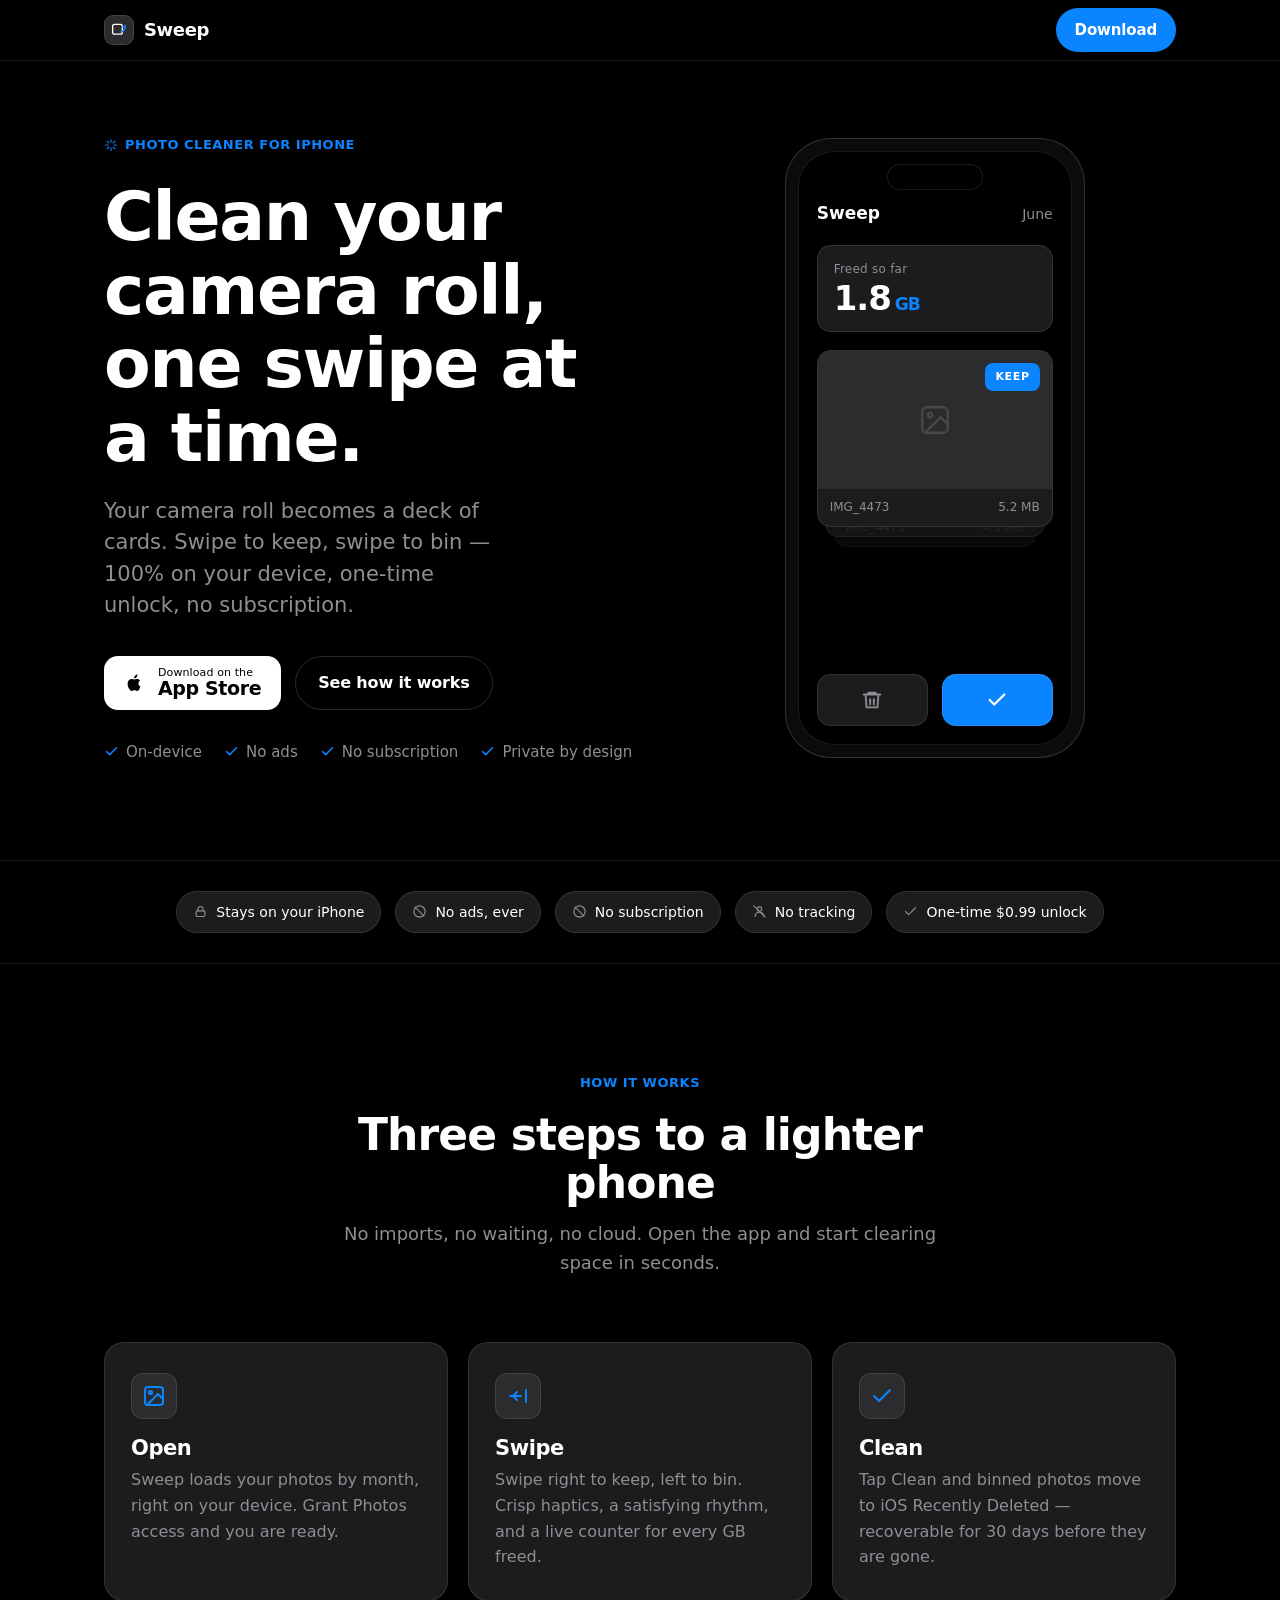
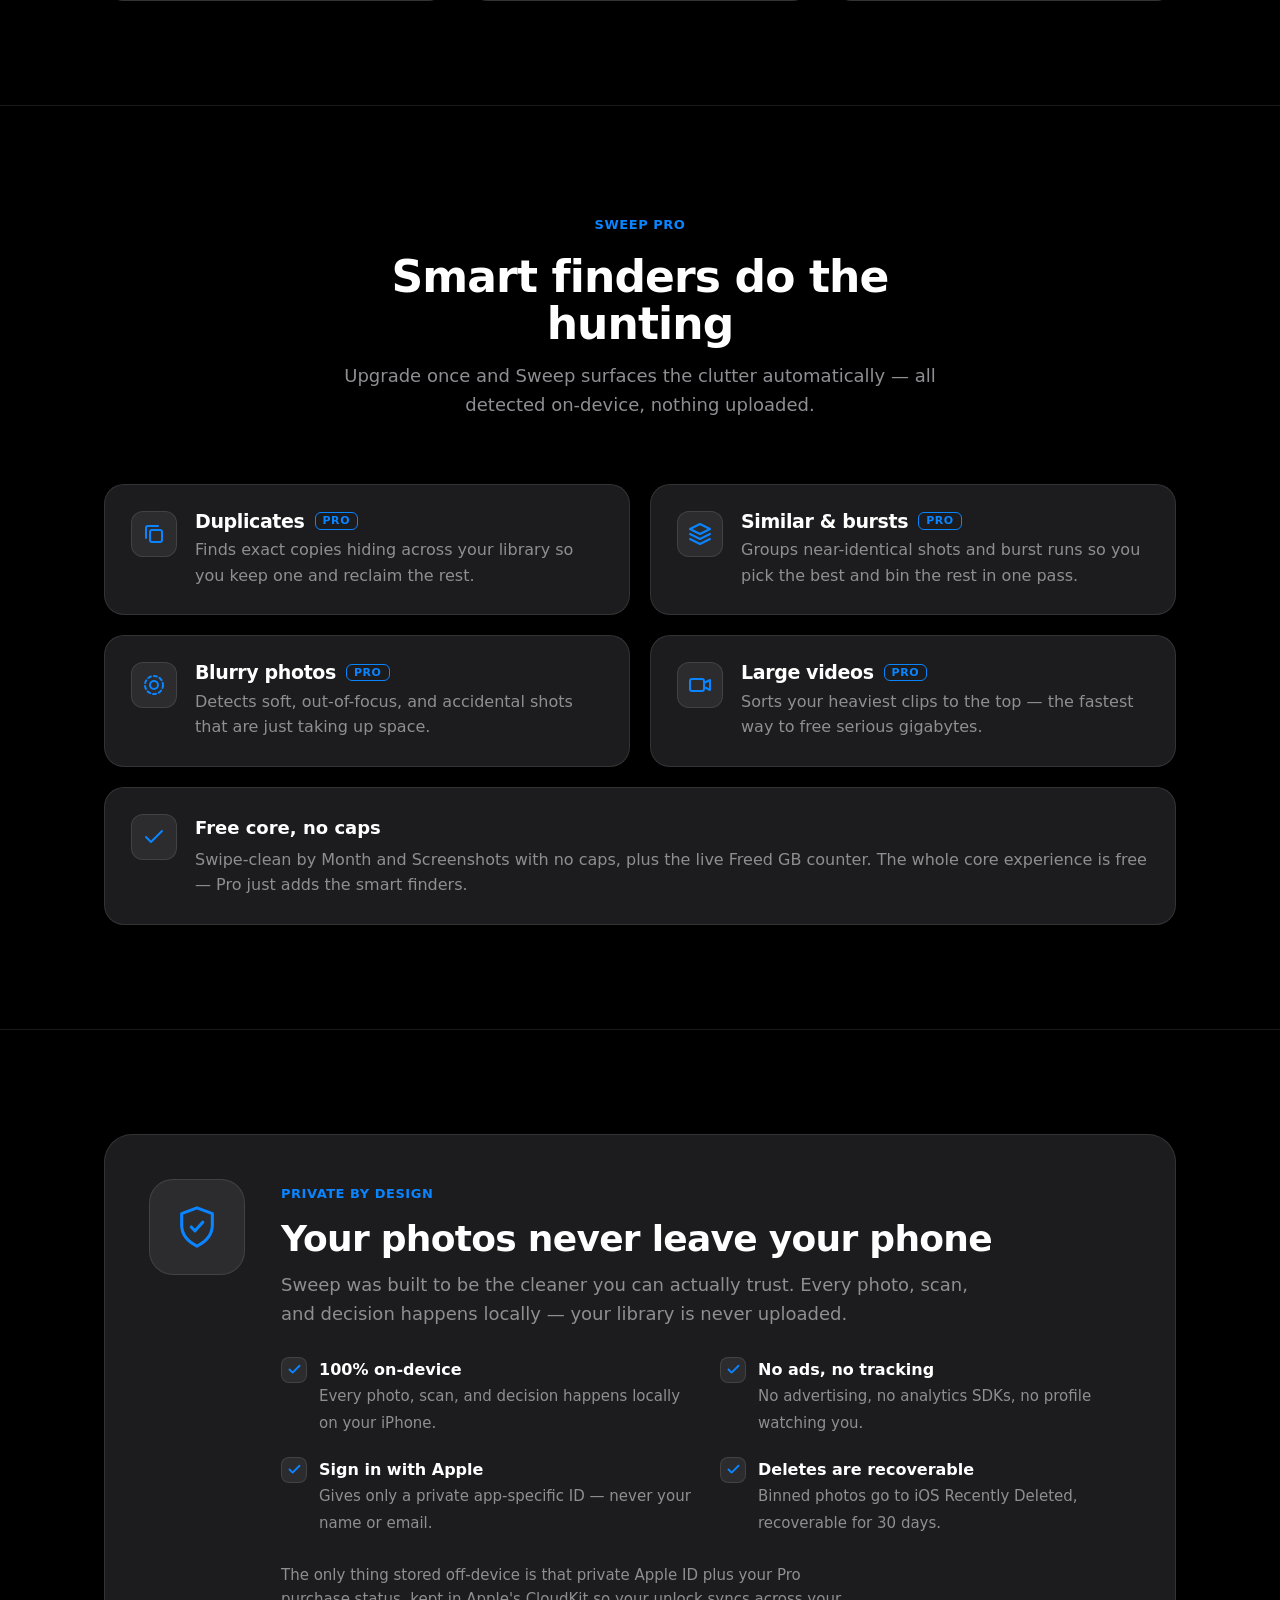
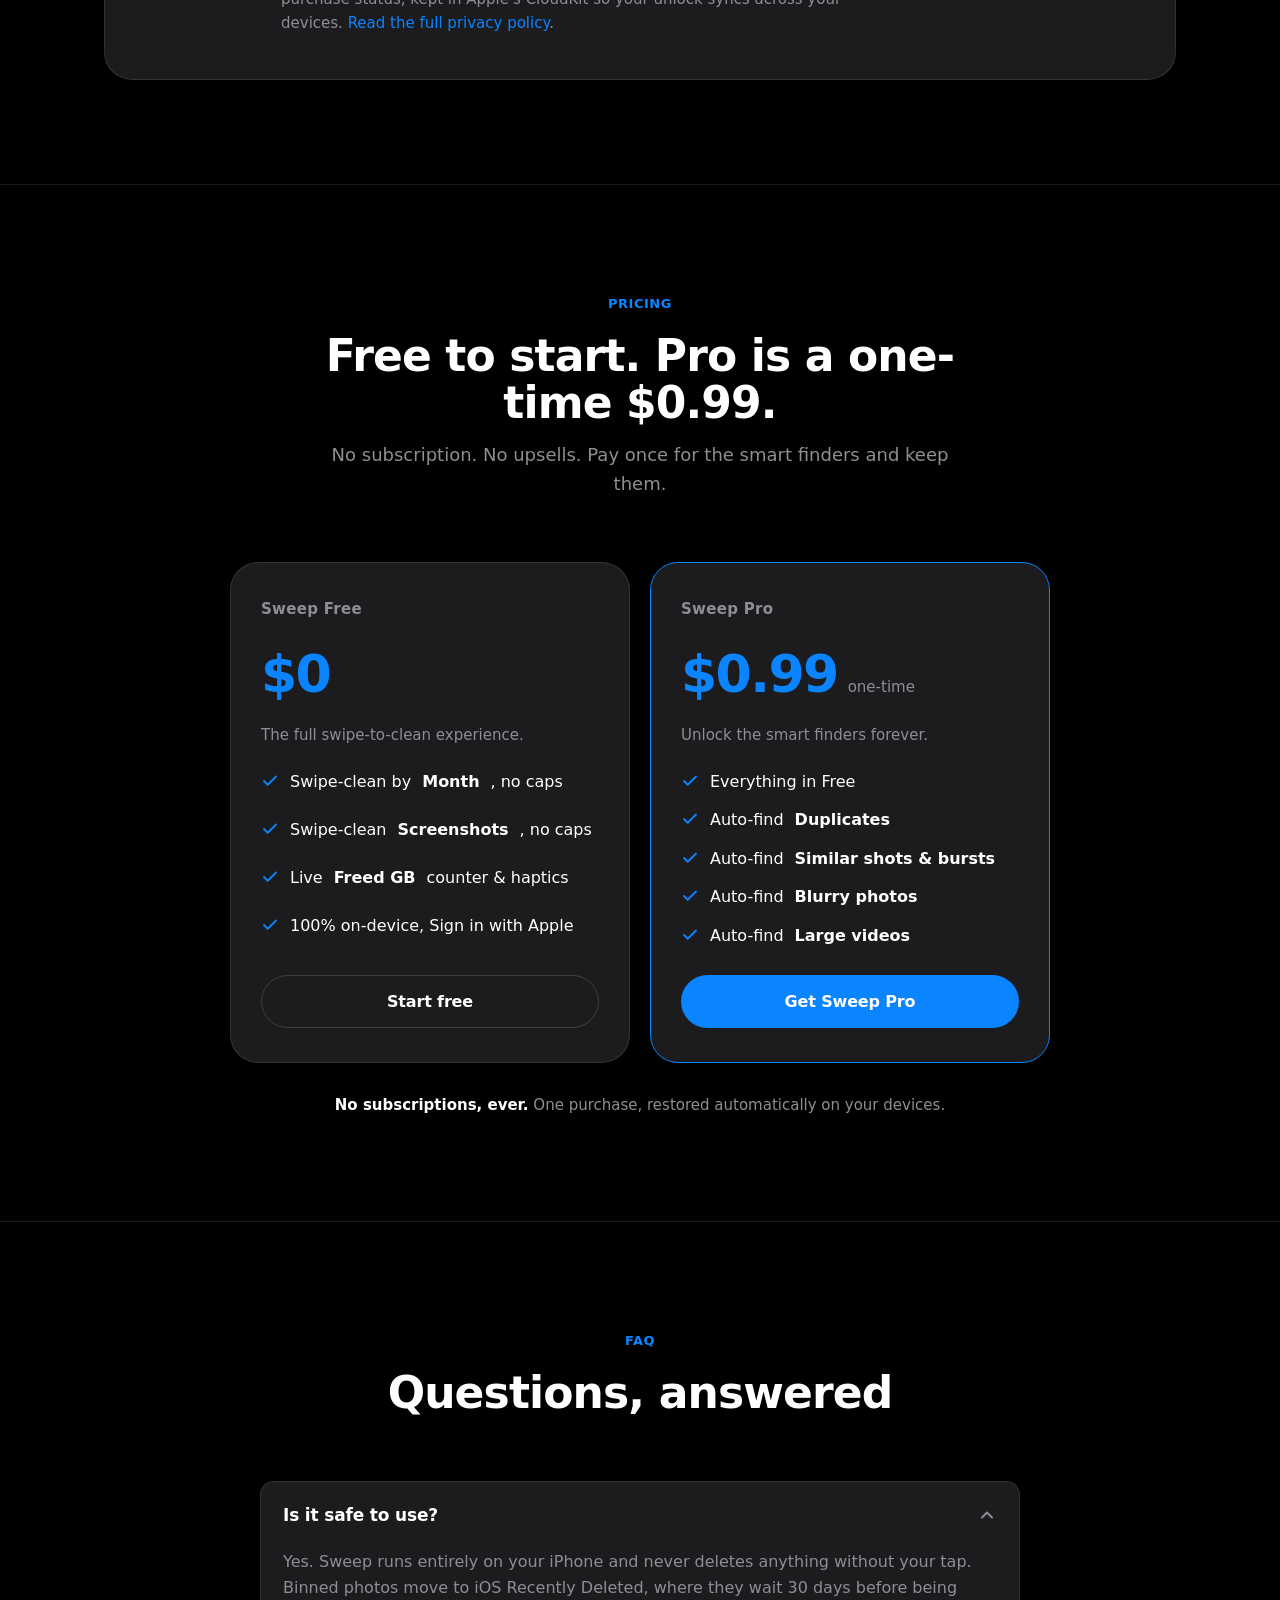
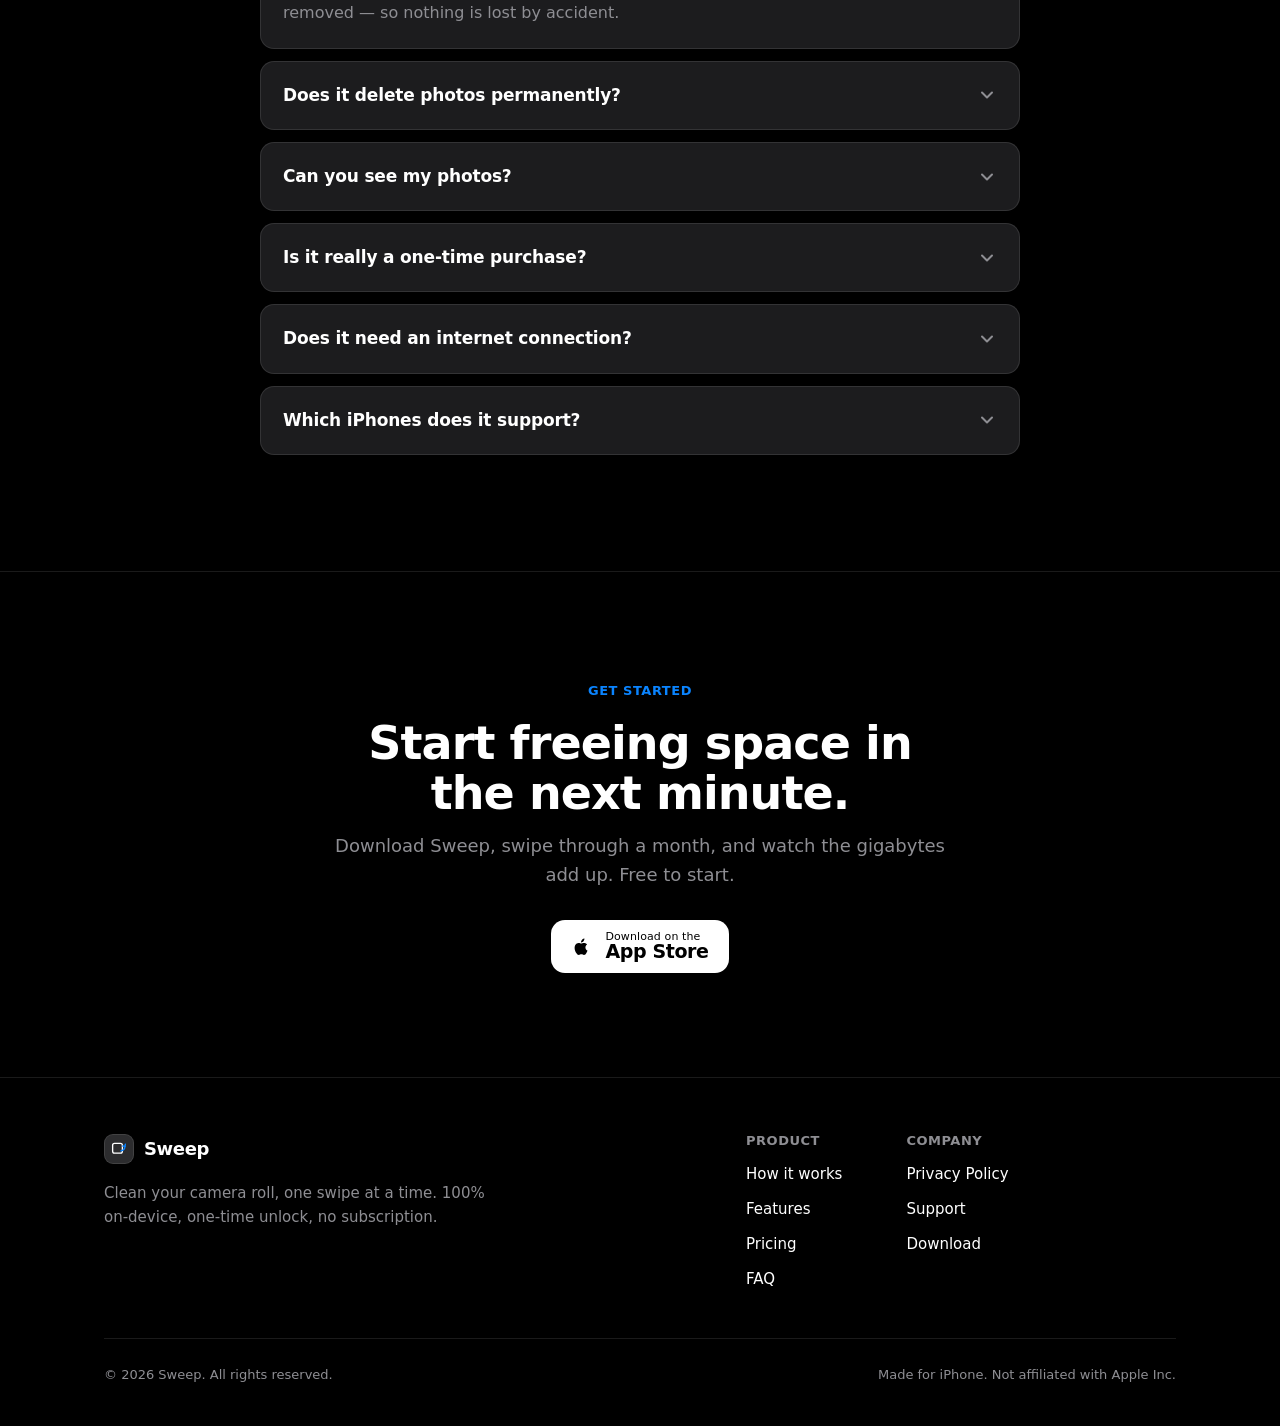
==== commit e61d5dfb: "QA fixes: real App Store + support links, OG image/meta, hero mobile padding" ====
--- a/index.html
+++ b/index.html
@@ -11,6 +11,14 @@
   <meta property="og:title" content="Sweep — Clean your camera roll, one swipe at a time." />
   <meta property="og:description" content="Free up gigabytes by swiping. On-device, no ads, no subscription. One-time unlock." />
   <meta property="og:type" content="website" />
+  <meta property="og:url" content="https://shimondeitel.github.io/sweep-site/" />
+  <meta property="og:image" content="https://shimondeitel.github.io/sweep-site/sweep-og.png" />
+  <meta property="og:image:width" content="1200" />
+  <meta property="og:image:height" content="630" />
+  <meta name="twitter:card" content="summary_large_image" />
+  <meta name="twitter:title" content="Sweep — Clean your camera roll, one swipe at a time." />
+  <meta name="twitter:description" content="Free up gigabytes by swiping. On-device, no ads, no subscription. One-time unlock." />
+  <meta name="twitter:image" content="https://shimondeitel.github.io/sweep-site/sweep-og.png" />
 
   <style>
     /* =========================================================================
@@ -186,7 +194,7 @@
     }
 
     /* ---------- Hero ---------- */
-    .hero { padding: 72px 0 96px; }
+    .hero { padding-top: 72px; padding-bottom: 96px; }
     .hero-grid {
       display: grid;
       grid-template-columns: 1.05fr 0.95fr;
@@ -594,7 +602,7 @@
     }
     @media (max-width: 720px) {
       .section { padding: 72px 0; }
-      .hero { padding: 48px 0 64px; }
+      .hero { padding-top: 48px; padding-bottom: 64px; }
       .steps { grid-template-columns: 1fr; }
       .features-grid { grid-template-columns: 1fr; }
       .pricing-wrap { grid-template-columns: 1fr; }
@@ -648,8 +656,7 @@
           <p class="sub">Your camera roll becomes a deck of cards. Swipe to keep, swipe to bin — 100% on your device, one-time unlock, no subscription.</p>
 
           <div class="hero-cta">
-            <!-- TODO: replace href="#" with your real App Store listing URL -->
-            <a class="appstore-badge" href="#" aria-label="Download Sweep on the App Store">
+            <a class="appstore-badge" href="https://apps.apple.com/app/id6781461108" aria-label="Download Sweep on the App Store">
               <svg width="24" height="24" viewBox="0 0 24 24" fill="currentColor" aria-hidden="true"><path d="M16.4 12.6c0-2 1.6-3 1.7-3.1-.9-1.4-2.4-1.5-2.9-1.6-1.2-.1-2.4.7-3 .7s-1.6-.7-2.6-.7c-1.3 0-2.6.8-3.3 2-1.4 2.4-.4 6 1 8 .7 1 1.4 2 2.5 2 1 0 1.4-.6 2.6-.6s1.5.6 2.6.6c1.1 0 1.8-1 2.4-2 .8-1.1 1.1-2.2 1.1-2.3 0-.1-2.1-.8-2.1-3.2ZM14.5 6.3c.6-.7 1-1.7.9-2.7-.8 0-1.9.6-2.5 1.3-.5.6-1 1.6-.9 2.5.9.1 1.9-.4 2.5-1.1Z"/></svg>
               <span class="badge-copy">
                 <span class="badge-small">Download on the</span>
@@ -967,8 +974,7 @@
           <h2 id="cta-title">Start freeing space in the next minute.</h2>
           <p>Download Sweep, swipe through a month, and watch the gigabytes add up. Free to start.</p>
           <div class="cta-actions">
-            <!-- TODO: replace href="#" with your real App Store listing URL -->
-            <a class="appstore-badge" href="#" aria-label="Download Sweep on the App Store">
+            <a class="appstore-badge" href="https://apps.apple.com/app/id6781461108" aria-label="Download Sweep on the App Store">
               <svg width="24" height="24" viewBox="0 0 24 24" fill="currentColor" aria-hidden="true"><path d="M16.4 12.6c0-2 1.6-3 1.7-3.1-.9-1.4-2.4-1.5-2.9-1.6-1.2-.1-2.4.7-3 .7s-1.6-.7-2.6-.7c-1.3 0-2.6.8-3.3 2-1.4 2.4-.4 6 1 8 .7 1 1.4 2 2.5 2 1 0 1.4-.6 2.6-.6s1.5.6 2.6.6c1.1 0 1.8-1 2.4-2 .8-1.1 1.1-2.2 1.1-2.3 0-.1-2.1-.8-2.1-3.2ZM14.5 6.3c.6-.7 1-1.7.9-2.7-.8 0-1.9.6-2.5 1.3-.5.6-1 1.6-.9 2.5.9.1 1.9-.4 2.5-1.1Z"/></svg>
               <span class="badge-copy">
                 <span class="badge-small">Download on the</span>
@@ -1011,7 +1017,7 @@
             <h4>Company</h4>
             <a href="privacy.html">Privacy Policy</a>
             <!-- TODO: replace with your real support email -->
-            <a href="mailto:support@example.com">Support</a>
+            <a href="mailto:s0533495227@gmail.com">Support</a>
             <a href="#download">Download</a>
           </div>
         </nav>
